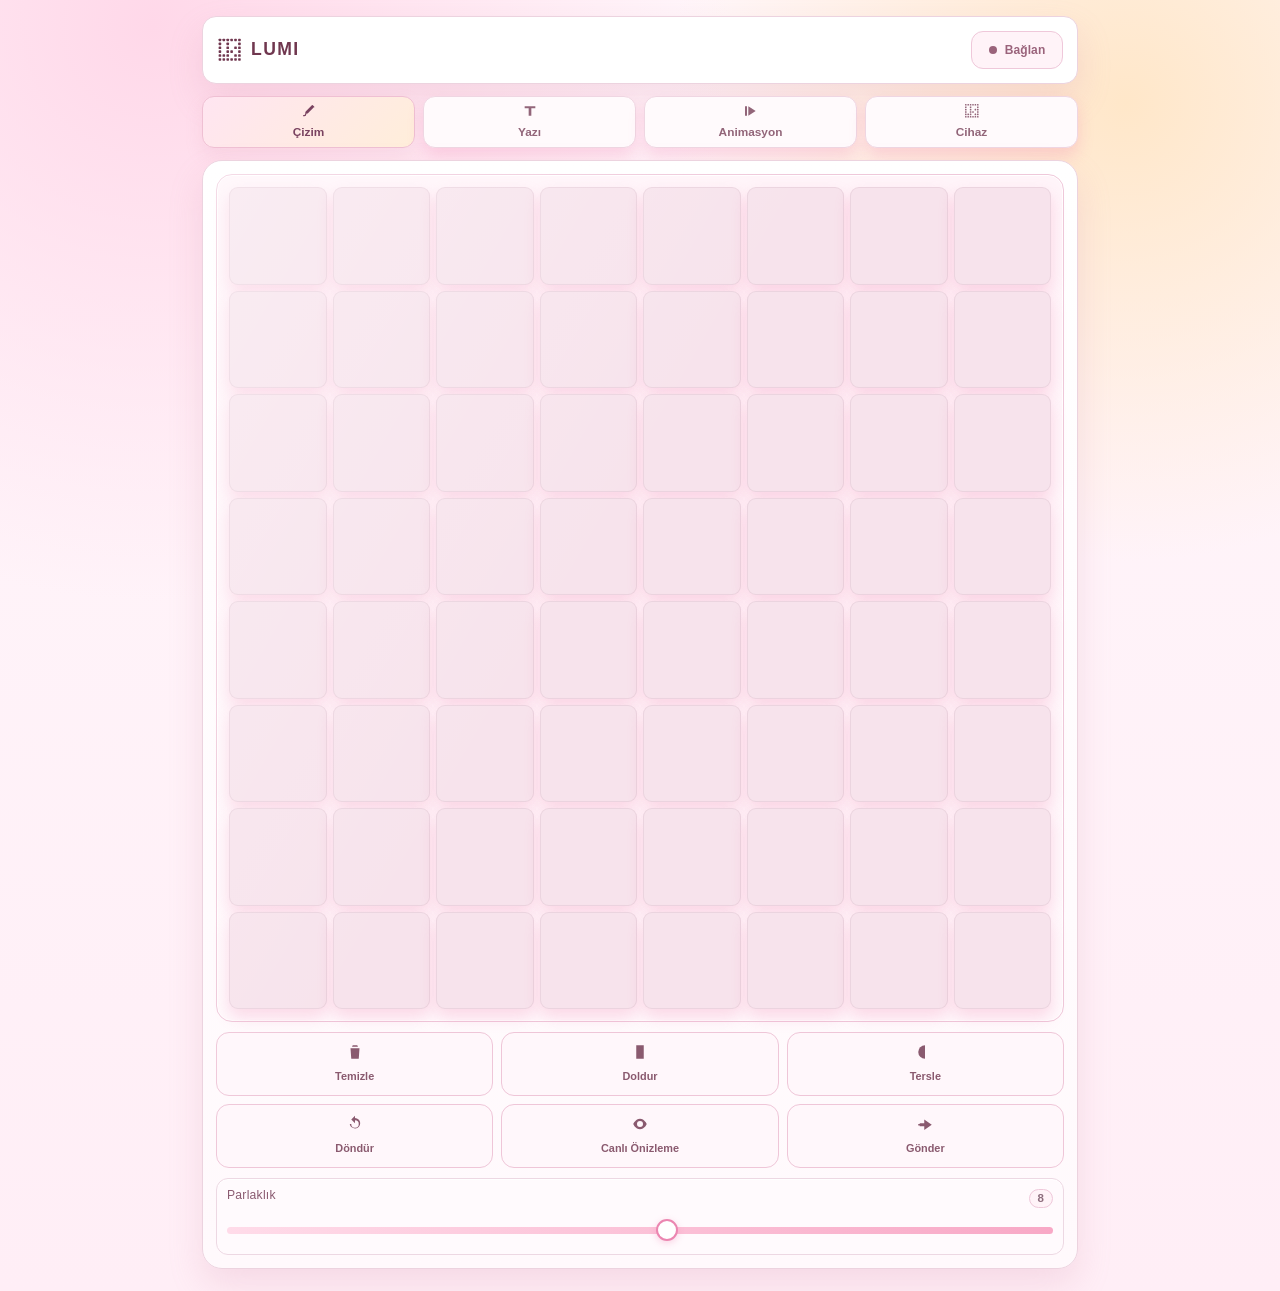
==== index.html @ b2f15bca "Enhance text input and preview functionality: update input attributes for accessibility, remove obso" ====
<!DOCTYPE html>
<html lang="tr">
<head>
  <meta charset="UTF-8" />
  <meta name="viewport" content="width=device-width, initial-scale=1.0, maximum-scale=1.0, viewport-fit=cover" />
  <meta name="theme-color" content="#ef6ea2" />
  <meta name="mobile-web-app-capable" content="yes" />
  <meta name="apple-mobile-web-app-capable" content="yes" />
  <meta name="apple-mobile-web-app-status-bar-style" content="black-translucent" />
  <meta name="apple-mobile-web-app-title" content="LUMI" />
  <title>LUMI</title>
  <link rel="manifest" href="./manifest.webmanifest" />
  <link rel="icon" type="image/svg+xml" href="./icon.svg" />
  <link rel="icon" type="image/png" sizes="32x32" href="./icon-32.png" />
  <link rel="apple-touch-icon" sizes="180x180" href="./icon-180.png" />
  <link rel="stylesheet" href="./matrix_8_ble_web_app.css" />
</head>
<body>
  <main class="app">
    <section class="hero">
      <div class="brand">
        <svg class="brand-logo" viewBox="0 0 80 80" aria-hidden="true">
          <g fill="currentColor">
            <rect x="5" y="5" width="8" height="8" rx="2"/><rect x="17" y="5" width="8" height="8" rx="2"/><rect x="29" y="5" width="8" height="8" rx="2"/><rect x="41" y="5" width="8" height="8" rx="2"/><rect x="53" y="5" width="8" height="8" rx="2"/><rect x="65" y="5" width="8" height="8" rx="2"/>
            <rect x="5" y="17" width="8" height="8" rx="2"/><rect x="29" y="17" width="8" height="8" rx="2"/><rect x="65" y="17" width="8" height="8" rx="2"/>
            <rect x="5" y="29" width="8" height="8" rx="2"/><rect x="29" y="29" width="8" height="8" rx="2"/><rect x="53" y="29" width="8" height="8" rx="2"/><rect x="65" y="29" width="8" height="8" rx="2"/>
            <rect x="5" y="41" width="8" height="8" rx="2"/><rect x="29" y="41" width="8" height="8" rx="2"/><rect x="41" y="41" width="8" height="8" rx="2"/><rect x="65" y="41" width="8" height="8" rx="2"/>
            <rect x="5" y="53" width="8" height="8" rx="2"/><rect x="17" y="53" width="8" height="8" rx="2"/><rect x="29" y="53" width="8" height="8" rx="2"/><rect x="53" y="53" width="8" height="8" rx="2"/><rect x="65" y="53" width="8" height="8" rx="2"/>
            <rect x="5" y="65" width="8" height="8" rx="2"/><rect x="17" y="65" width="8" height="8" rx="2"/><rect x="29" y="65" width="8" height="8" rx="2"/><rect x="41" y="65" width="8" height="8" rx="2"/><rect x="53" y="65" width="8" height="8" rx="2"/><rect x="65" y="65" width="8" height="8" rx="2"/>
          </g>
        </svg>
        <h1 class="title">LUMI</h1>
      </div>
      <div class="hero-left">
        <button id="connectionMenuBtn" class="header-btn connection-indicator" title="Bağlan" aria-label="Bağlan">
          <span class="connection-dot" aria-hidden="true"></span>
          <span id="connectionLabel" class="connection-label">Bağlan</span>
          <span class="sr-only">Bağlantı Butonu</span>
        </button>
      </div>
    </section>

    <nav class="tabs" aria-label="Sekmeler">
      <button class="tab-btn active" data-tab="draw">
        <svg viewBox="0 0 24 24"><path d="M7 16c.55 0 1 .45 1 1a3 3 0 0 1-3 3H4a1 1 0 0 1 0-2h1a1 1 0 0 0 1-1c0-.55.45-1 1-1Zm12.71-9.29a1 1 0 0 0 0-1.42l-1.99-1.99a1 1 0 0 0-1.42 0l-8.9 8.9c-.26.26-.45.58-.55.93l-.67 2.35a.75.75 0 0 0 .93.93l2.35-.67c.35-.1.67-.29.93-.55l8.9-8.9Z"/></svg>
        <span>Çizim</span>
      </button>
      <button class="tab-btn" data-tab="text">
        <svg viewBox="0 0 24 24"><path d="M4 5h16v3h-6v11h-4V8H4z"/></svg>
        <span>Yazı</span>
      </button>
      <button class="tab-btn" data-tab="anim">
        <svg viewBox="0 0 24 24"><path d="M8 5v14l11-7zM3 5h3v14H3z"/></svg>
        <span>Animasyon</span>
      </button>
      <button class="tab-btn" data-tab="device">
        <svg viewBox="0 0 80 80" aria-hidden="true"><g fill="currentColor"><rect x="5" y="5" width="8" height="8" rx="2"/><rect x="17" y="5" width="8" height="8" rx="2"/><rect x="29" y="5" width="8" height="8" rx="2"/><rect x="41" y="5" width="8" height="8" rx="2"/><rect x="53" y="5" width="8" height="8" rx="2"/><rect x="65" y="5" width="8" height="8" rx="2"/><rect x="5" y="17" width="8" height="8" rx="2"/><rect x="29" y="17" width="8" height="8" rx="2"/><rect x="65" y="17" width="8" height="8" rx="2"/><rect x="5" y="29" width="8" height="8" rx="2"/><rect x="29" y="29" width="8" height="8" rx="2"/><rect x="53" y="29" width="8" height="8" rx="2"/><rect x="65" y="29" width="8" height="8" rx="2"/><rect x="5" y="41" width="8" height="8" rx="2"/><rect x="29" y="41" width="8" height="8" rx="2"/><rect x="41" y="41" width="8" height="8" rx="2"/><rect x="65" y="41" width="8" height="8" rx="2"/><rect x="5" y="53" width="8" height="8" rx="2"/><rect x="17" y="53" width="8" height="8" rx="2"/><rect x="29" y="53" width="8" height="8" rx="2"/><rect x="53" y="53" width="8" height="8" rx="2"/><rect x="65" y="53" width="8" height="8" rx="2"/><rect x="5" y="65" width="8" height="8" rx="2"/><rect x="17" y="65" width="8" height="8" rx="2"/><rect x="29" y="65" width="8" height="8" rx="2"/><rect x="41" y="65" width="8" height="8" rx="2"/><rect x="53" y="65" width="8" height="8" rx="2"/><rect x="65" y="65" width="8" height="8" rx="2"/></g></svg>
        <span>Cihaz</span>
      </button>
    </nav>

    <div class="panel-wrap">
      <section id="tab-draw" class="panel" data-wide="1">
        <div class="pixel-wrap">
          <div id="pixelGrid" class="pixel-grid"></div>
        </div>
        <div class="quick-grid">
          <button id="clearGridBtn" class="tool-btn">
            <svg viewBox="0 0 24 24"><path d="M6 7h12l-1 14H7zm3-4h6l1 2H8z"/></svg>
            <span>Temizle</span>
          </button>
          <button id="fillGridBtn" class="tool-btn">
            <svg viewBox="0 0 24 24"><path d="M7 3h10v18H7z"/></svg>
            <span>Doldur</span>
          </button>
          <button id="invertGridBtn" class="tool-btn">
            <svg viewBox="0 0 24 24"><path d="M12 3a9 9 0 1 0 0 18V3z"/></svg>
            <span>Tersle</span>
          </button>
          <button id="rotateBtn" class="tool-btn">
            <svg viewBox="0 0 24 24"><path d="M12 4V1L7 6l5 5V7a5 5 0 1 1-5 5H5a7 7 0 1 0 7-8z"/></svg>
            <span>Döndür</span>
          </button>
          <button id="previewBtn" class="tool-btn">
            <svg viewBox="0 0 24 24"><path d="M12 5c-6 0-9 7-9 7s3 7 9 7 9-7 9-7-3-7-9-7zm0 11a4 4 0 1 1 0-8 4 4 0 0 1 0 8z"/></svg>
            <span id="previewBtnLabel">Canlı Önizleme</span>
          </button>
          <button id="sendImgBtn" class="tool-btn">
            <svg viewBox="0 0 24 24"><path d="M3 12h10v2H3zm8-6 10 7-10 7v-5H5v-4h6z"/></svg>
            <span>Gönder</span>
          </button>
        </div>

        <div class="stack" style="margin-top:10px;">
          <div class="field brightness-shell">
            <div class="text-speed-head">
              <label for="brightnessRange">Parlaklık</label>
              <span id="brightnessFloatVal" class="text-speed-val">8</span>
            </div>
            <div class="brightness-row">
              <div class="brightness-slider-wrap">
                <input id="brightnessRange" class="brightness-slider" type="range" min="0" max="15" value="8" />
              </div>
            </div>
          </div>
        </div>
      </section>

      <section id="tab-text" class="panel" hidden>
        <div class="text-studio">
          <div class="text-card text-card-message">
            <input
              id="textInput"
              type="text"
              maxlength="120"
              placeholder="Menti girin..."
              aria-label="Mesaj"
              autocapitalize="off"
              autocomplete="off"
              autocorrect="off"
              spellcheck="false"
            />
          </div>

          <div class="text-card text-preview-shell">
            <div class="text-preview-row">
              <button id="dirLeftBtn" class="chip-toggle text-dir-btn text-dir-side" aria-label="Sola">
                <svg viewBox="0 0 24 24"><path d="m14 7-5 5 5 5V7z"/></svg>
              </button>
              <div id="textPreviewGrid" class="text-preview-grid" aria-label="8x8 yazı önizleme"></div>
              <button id="dirRightBtn" class="chip-toggle text-dir-btn text-dir-side" aria-label="Sağa">
                <svg viewBox="0 0 24 24"><path d="m10 17 5-5-5-5v10z"/></svg>
              </button>
            </div>
          </div>

          <div class="text-control-grid">
            <div class="text-card">
              <div class="text-speed-head">
                <label for="textSpeedInput">Geçiş Hızı</label>
                <span id="textSpeedVal" class="text-speed-val">1.8 harf/s</span>
              </div>
              <div class="text-speed-slider-wrap">
                <input
                  id="textSpeedInput"
                  class="brightness-slider text-speed-slider"
                  type="range"
                  min="5"
                  max="600"
                  step="5"
                  value="90"
                />
              </div>
            </div>
            <div class="text-card">
              <div class="text-speed-head">
                <label for="textBrightnessInput">Parlaklık</label>
                <span id="textBrightnessVal" class="text-speed-val">8</span>
              </div>
              <div class="text-speed-slider-wrap">
                <input
                  id="textBrightnessInput"
                  class="brightness-slider text-speed-slider"
                  type="range"
                  min="0"
                  max="15"
                  step="1"
                  value="8"
                />
              </div>
            </div>
          </div>

          <div class="text-send-wrap">
            <button id="txtSendBtn" class="text-send-btn">
              <svg viewBox="0 0 24 24"><path d="M3 11h11v2H3zm9-6 9 7-9 7v-5H5v-4h7z"/></svg>
              <span>Mesajı Oynat</span>
            </button>
          </div>
        </div>
      </section>

      <section id="tab-anim" class="panel" hidden>
        <div class="row">
          <div class="field" style="flex:1 1 100px;">
            <label for="loopSelect">Loop</label>
            <select id="loopSelect">
              <option value="1" selected>Açık</option>
              <option value="0">Kapalı</option>
            </select>
          </div>
        </div>

        <div class="text-card anim-preview-shell" style="margin-top:10px;">
          <div id="animPreviewGrid" class="text-preview-grid" aria-label="8x8 animasyon önizleme"></div>
          <div id="animPreviewHint" class="text-preview-hint">Önizleme için kare ekle.</div>
        </div>

        <div class="quick-grid" style="margin-top:10px;">
          <button id="deleteFrameBtn" class="tool-btn">
            <svg viewBox="0 0 24 24"><path d="M6 7h12l-1 14H7zm3-4h6l1 2H8z"/></svg>
            <span>Sil</span>
          </button>
          <button id="clearFramesBtn" class="tool-btn">
            <svg viewBox="0 0 24 24"><path d="M4 6h16v2H4zm2 4h12v10H6z"/></svg>
            <span>Hepsini Sil</span>
          </button>
          <button id="addFrameBtn" class="tool-btn primary">
            <svg viewBox="0 0 24 24"><path d="M11 4h2v7h7v2h-7v7h-2v-7H4v-2h7z"/></svg>
            <span>Yeni Kare Ekle</span>
          </button>
        </div>

        <div id="frameInfo" class="small" style="margin-top:10px;">0 kare</div>
        <div id="frames" class="frames"></div>
      </section>

      <section id="tab-device" class="panel" hidden>
        <div class="device-grid">
          <button id="pingBtn" class="tool-btn">
            <svg viewBox="0 0 24 24"><path d="M3 12a9 9 0 0 1 18 0h-2a7 7 0 0 0-14 0zm4 0a5 5 0 0 1 10 0h-2a3 3 0 0 0-6 0zm4 0h2v8h-2z"/></svg>
            <span>Ping</span>
          </button>
          <button id="statusBtn" class="tool-btn">
            <svg viewBox="0 0 24 24"><path d="M4 5h16v14H4zm3 3v2h10V8zm0 4v2h6v-2z"/></svg>
            <span>Durum</span>
          </button>
          <button id="helpBtn" class="tool-btn">
            <svg viewBox="0 0 24 24"><path d="M11 18h2v2h-2zm1-16a9 9 0 0 0-9 9h2a7 7 0 1 1 7 7v2A9 9 0 1 0 12 2zm0 5a3 3 0 0 0-3 3h2a1 1 0 1 1 1 1 2 2 0 0 0-2 2v1h2v-1a.5.5 0 0 1 .5-.5A2.5 2.5 0 1 0 12 7z"/></svg>
            <span>Yardım</span>
          </button>
          <button id="clearDeviceBtn" class="tool-btn warn">
            <svg viewBox="0 0 24 24"><path d="M6 7h12l-1 14H7zM9 3h6l1 2H8z"/></svg>
            <span>Temizle</span>
          </button>
          <button id="stopBtn" class="tool-btn danger">
            <svg viewBox="0 0 24 24"><path d="M6 6h12v12H6z"/></svg>
            <span>Durdur</span>
          </button>
          <button id="themeBtn" class="tool-btn">
            <svg viewBox="0 0 24 24"><path d="M12 3a9 9 0 1 0 9 9h-2a7 7 0 1 1-7-7V3zm6.5 2.5 1 2 2 1-2 1-1 2-1-2-2-1 2-1z"/></svg>
            <span>Tema</span>
          </button>
        </div>
        <div id="themeMeta" class="theme-meta">Tema: Pembe</div>
        <div class="status-grid" id="statusKv" style="margin-top:10px;"></div>
        <div id="log" class="log"></div>
      </section>
    </div>
  </main>

  <button id="animToggleBtn" class="anim-fab" type="button" hidden>
    <svg viewBox="0 0 24 24" aria-hidden="true">
      <path id="animToggleIcon" d="M8 5v14l11-7z"></path>
    </svg>
    <span id="animToggleLabel">Oynat</span>
  </button>

  <div id="addFrameModal" class="frame-editor-modal" hidden>
    <div class="frame-editor-card" role="dialog" aria-modal="true" aria-labelledby="addFrameTitle">
      <h2 id="addFrameTitle" class="frame-editor-title">Yeni Kare Ekle</h2>
      <div id="addFrameGrid" class="pixel-grid frame-editor-grid" aria-label="8x8 kare editörü"></div>
      <div class="quick-grid">
        <button id="addFrameClearBtn" class="tool-btn" type="button">
          <svg viewBox="0 0 24 24"><path d="M6 7h12l-1 14H7zm3-4h6l1 2H8z"/></svg>
          <span>Temizle</span>
        </button>
        <button id="addFrameFillBtn" class="tool-btn" type="button">
          <svg viewBox="0 0 24 24"><path d="M7 3h10v18H7z"/></svg>
          <span>Doldur</span>
        </button>
        <button id="addFrameInvertBtn" class="tool-btn" type="button">
          <svg viewBox="0 0 24 24"><path d="M12 3a9 9 0 1 0 0 18V3z"/></svg>
          <span>Tersle</span>
        </button>
        <button id="addFrameRotateBtn" class="tool-btn" type="button">
          <svg viewBox="0 0 24 24"><path d="M12 4V1L7 6l5 5V7a5 5 0 1 1-5 5H5a7 7 0 1 0 7-8z"/></svg>
          <span>Döndür</span>
        </button>
      </div>
      <div class="stack">
        <div class="field brightness-shell">
          <div class="text-speed-head">
            <label for="addFrameDurationInput">Süre</label>
            <span id="addFrameDurationVal" class="text-speed-val">150 ms</span>
          </div>
          <div class="text-speed-slider-wrap">
            <input
              id="addFrameDurationInput"
              class="brightness-slider"
              type="range"
              min="40"
              max="1200"
              step="10"
              value="150"
            />
          </div>
        </div>
        <div class="field brightness-shell">
          <div class="text-speed-head">
            <label for="addFrameBrightnessInput">Parlaklık</label>
            <span id="addFrameBrightnessVal" class="text-speed-val">8</span>
          </div>
          <div class="text-speed-slider-wrap">
            <input
              id="addFrameBrightnessInput"
              class="brightness-slider"
              type="range"
              min="0"
              max="15"
              step="1"
              value="8"
            />
          </div>
        </div>
      </div>
      <div class="frame-editor-actions">
        <button id="addFrameCancelBtn" class="secondary" type="button">İptal</button>
        <button id="addFrameSaveBtn" class="tool-btn primary" type="button">
          <svg viewBox="0 0 24 24"><path d="M20 6 9 17l-5-5 1.4-1.4L9 14.2 18.6 4.6z"/></svg>
          <span>Kareyi Ekle</span>
        </button>
      </div>
    </div>
  </div>

  <script type="module" src="./matrix_8_ble_web_app.main.js"></script>
</body>
</html>
---- matrix_8_ble_web_app.css ----
:root {
      --bg: #fff8fc;
      --bg-a: #ffd8e9;
      --bg-b: #ffe7c9;
      --bg-c: #fff7fb;
      --bg-end: #ffeef6;
      --panel: #ffffff;
      --line: #ecd3df;
      --line-soft: #f4e4ec;
      --text: #412f39;
      --muted: #8d6d7d;
      --brand: #ef6ea2;
      --brand-2: #f79cbf;
      --title: #70374f;
      --ok: #2a9d6f;
      --warn: #f2a340;
      --danger: #e46d6d;
      --pixel-off: #f7e3ec;
      --pixel-on: #4b2e3e;
      --shadow: 0 16px 34px rgba(212, 134, 166, 0.2);
      --shadow-soft: 0 8px 18px rgba(212, 134, 166, 0.14);
      --button-shadow: 0 8px 16px rgba(239, 110, 162, 0.24);
      --overlay-glass: rgba(255, 255, 255, 0.35);
      --tabs-bg: rgba(255, 248, 252, 0.98);
      --tabs-border: #ecd1de;
      --soft-bg: #fff3f8;
      --soft-border: #efc8da;
      --soft-text: #9a637b;
      --soft-bg-2: #f5dce8;
      --soft-border-2: #eec6d8;
      --soft-text-2: #7a4d61;
      --menu-bg: #fffafc;
      --menu-border: #edd2df;
      --menu-shadow: 0 12px 24px rgba(130, 71, 96, 0.18);
      --tab-bg: #fffafc;
      --tab-border: #efd6e2;
      --tab-text: #926579;
      --tab-active-a: #ffe5f1;
      --tab-active-b: #ffeeda;
      --tab-active-border: #efc0d3;
      --tab-active-text: #7a4260;
      --panel-end: #fff9fc;
      --section-bg: #fff1f7;
      --section-border: #f1d3e2;
      --section-text: #8a546e;
      --pixel-shell-border: #efc8da;
      --pixel-shell-a: #fff4f9;
      --pixel-shell-b: #fff9fc;
      --pixel-shell-inner: #fff;
      --pixel-border: rgba(96, 48, 70, 0.08);
      --pixel-glow: 0 0 8px rgba(75, 46, 62, 0.25);
      --tool-bg: #fff7fb;
      --tool-border: #efc6d8;
      --tool-text: #8a5a6f;
      --tool-active-a: #f7aac7;
      --tool-active-b: #ffd2e1;
      --tool-active-border: #efb8cf;
      --tool-active-text: #7d3f5c;
      --warn-bg: #ffe7c8;
      --warn-border: #f3cf9b;
      --warn-text: #8d5d20;
      --danger-bg: #ffd9d9;
      --danger-border: #f1b3b3;
      --danger-text: #8c3b3b;
      --chip-bg: #fff6fa;
      --chip-border: #efc9dc;
      --chip-text: #8d6074;
      --input-bg: #fffdfd;
      --input-border: #eac7d8;
      --input-focus: #e9a7c3;
      --input-focus-shadow: rgba(247, 124, 168, 0.18);
      --brightness-bg: #fffafd;
      --brightness-border: #edd8e3;
      --brightness-label: #8a5a70;
      --brightness-value-bg: #fff1f7;
      --brightness-value-border: #efcfdd;
      --brightness-value-text: #76435b;
      --brightness-track-a: #ffdbe9;
      --brightness-track-b: #f8a8c6;
      --brightness-thumb-bg: #fff;
      --brightness-thumb-border: #eb86b1;
      --brightness-thumb-shadow: 0 2px 7px rgba(238, 124, 171, 0.3);
      --frame-border: #efc5d7;
      --frame-bg-a: #fff7fb;
      --frame-bg-b: #fff3f8;
      --frame-active: #f78cb2;
      --mini-off: #f0d8e4;
      --status-item-bg: #fff7fb;
      --status-item-border: #efd2df;
      --log-bg: #fffdfd;
      --log-border: #eed4e0;
      --log-text: #7a556b;
      --pill-bg: #ffeaf3;
      --pill-border: #f3cadc;
      --pill-text: #936578;
      --connected-bg: #eafff4;
      --connected-border: #9fdfbf;
      --connected-text: #287a56;
    }

    * { box-sizing: border-box; }

    body {
      margin: 0;
      font-family: "Trebuchet MS", "Segoe UI", sans-serif;
      background:
        radial-gradient(circle at 12% 2%, var(--bg-a) 0, transparent 34%),
        radial-gradient(circle at 88% 8%, var(--bg-b) 0, transparent 28%),
        linear-gradient(180deg, var(--bg-c) 0%, var(--bg-end) 100%);
      color: var(--text);
    }

    body.theme-sky {
      --bg-a: #d8e8ff;
      --bg-b: #d6f4ff;
      --bg-c: #f4f9ff;
      --bg-end: #edf4ff;
      --line: #cedff4;
      --text: #2e3d56;
      --muted: #657da3;
      --brand: #5e93ff;
      --brand-2: #71c7ff;
      --title: #2f4f85;
      --pixel-off: #dfebff;
      --pixel-on: #2f4f85;
      --button-shadow: 0 8px 16px rgba(94, 147, 255, 0.26);
      --tabs-bg: rgba(244, 249, 255, 0.98);
      --tabs-border: #d6e4f5;
      --soft-bg: #edf4ff;
      --soft-border: #cdddf3;
      --soft-text: #5b7398;
      --soft-bg-2: #e4eefc;
      --soft-border-2: #c9daf1;
      --soft-text-2: #4f6384;
      --menu-bg: #f7fbff;
      --menu-border: #d7e5f6;
      --menu-shadow: 0 12px 24px rgba(68, 104, 155, 0.18);
      --tab-bg: #f8fbff;
      --tab-border: #d8e5f6;
      --tab-text: #5f779e;
      --tab-active-a: #e5efff;
      --tab-active-b: #dcf4ff;
      --tab-active-border: #c6daf6;
      --tab-active-text: #395c95;
      --section-bg: #ebf3ff;
      --section-border: #d5e3f8;
      --section-text: #5271a3;
      --pixel-shell-border: #d1e0f4;
      --pixel-shell-a: #eef5ff;
      --pixel-shell-b: #f8fbff;
      --pixel-shell-inner: #ffffff;
      --pixel-border: rgba(45, 72, 112, 0.12);
      --pixel-glow: 0 0 8px rgba(47, 79, 133, 0.24);
      --tool-bg: #f6faff;
      --tool-border: #d4e3f6;
      --tool-text: #56739f;
      --tool-active-a: #cfe2ff;
      --tool-active-b: #d6f1ff;
      --tool-active-border: #bad3f5;
      --tool-active-text: #345688;
      --chip-bg: #f2f7ff;
      --chip-border: #d8e6f8;
      --chip-text: #5f7aa2;
      --input-bg: #fcfeff;
      --input-border: #d2e2f5;
      --input-focus: #88aee8;
      --input-focus-shadow: rgba(94, 147, 255, 0.2);
      --brightness-bg: #f8fbff;
      --brightness-border: #dae7f7;
      --brightness-label: #5f7aa2;
      --brightness-value-bg: #edf4ff;
      --brightness-value-border: #d3e3f6;
      --brightness-value-text: #426495;
      --brightness-track-a: #d8e8ff;
      --brightness-track-b: #92b8ff;
      --brightness-thumb-border: #7da5ef;
      --brightness-thumb-shadow: 0 2px 7px rgba(94, 147, 255, 0.32);
      --frame-border: #d4e3f6;
      --frame-bg-a: #f6faff;
      --frame-bg-b: #edf4ff;
      --frame-active: #7ea8ef;
      --mini-off: #d8e7fa;
      --status-item-bg: #f6faff;
      --status-item-border: #d8e5f6;
      --log-bg: #fcfeff;
      --log-border: #dce8f8;
      --log-text: #566f94;
      --pill-bg: #eaf2ff;
      --pill-border: #d3e3f6;
      --pill-text: #5e7ba4;
    }

    body.theme-mint {
      --bg-a: #ddf6ea;
      --bg-b: #f7f0cc;
      --bg-c: #f5fff8;
      --bg-end: #eefcf3;
      --line: #cde8d8;
      --text: #2f4a41;
      --muted: #64857a;
      --brand: #4cbf9f;
      --brand-2: #7ad4b2;
      --title: #2f6b58;
      --pixel-off: #dff3e8;
      --pixel-on: #2f6b58;
      --button-shadow: 0 8px 16px rgba(76, 191, 159, 0.26);
      --tabs-bg: rgba(245, 255, 248, 0.98);
      --tabs-border: #d4e9dd;
      --soft-bg: #ecfaf2;
      --soft-border: #cfe6d8;
      --soft-text: #5d7f72;
      --soft-bg-2: #e4f3eb;
      --soft-border-2: #c9e1d3;
      --soft-text-2: #4f6f63;
      --menu-bg: #f7fff9;
      --menu-border: #d7e9dd;
      --menu-shadow: 0 12px 24px rgba(61, 114, 95, 0.18);
      --tab-bg: #f8fff9;
      --tab-border: #d7e8de;
      --tab-text: #5f7d72;
      --tab-active-a: #dff4ea;
      --tab-active-b: #f3efcf;
      --tab-active-border: #c3ddcf;
      --tab-active-text: #366b58;
      --section-bg: #eaf8f0;
      --section-border: #d2e7d9;
      --section-text: #4f7f70;
      --pixel-shell-border: #d1e4d8;
      --pixel-shell-a: #eefaf3;
      --pixel-shell-b: #f8fff9;
      --pixel-border: rgba(44, 84, 71, 0.12);
      --pixel-glow: 0 0 8px rgba(47, 107, 88, 0.24);
      --tool-bg: #f6fff9;
      --tool-border: #d3e7dc;
      --tool-text: #567d71;
      --tool-active-a: #c9eadc;
      --tool-active-b: #e6f3d0;
      --tool-active-border: #bad8cb;
      --tool-active-text: #315f50;
      --chip-bg: #f2faf5;
      --chip-border: #d8e9df;
      --chip-text: #5f8174;
      --input-bg: #fcfffd;
      --input-border: #d1e5d9;
      --input-focus: #77bca4;
      --input-focus-shadow: rgba(76, 191, 159, 0.2);
      --brightness-bg: #f7fff9;
      --brightness-border: #d9eade;
      --brightness-label: #5d8073;
      --brightness-value-bg: #edf8f1;
      --brightness-value-border: #d2e7da;
      --brightness-value-text: #3f6f60;
      --brightness-track-a: #d9f0e3;
      --brightness-track-b: #8cd6bc;
      --brightness-thumb-border: #69b89e;
      --brightness-thumb-shadow: 0 2px 7px rgba(76, 191, 159, 0.32);
      --frame-border: #d2e6db;
      --frame-bg-a: #f6fff9;
      --frame-bg-b: #edf8f2;
      --frame-active: #6fbfa5;
      --mini-off: #d6eadf;
      --status-item-bg: #f5fff8;
      --status-item-border: #d6e8de;
      --log-bg: #fcfffd;
      --log-border: #dcece2;
      --log-text: #58786d;
      --pill-bg: #eaf8f1;
      --pill-border: #d2e7da;
      --pill-text: #5d8173;
    }

    body.theme-sunset {
      --bg-a: #ffe1d4;
      --bg-b: #ffeacb;
      --bg-c: #fff7f1;
      --bg-end: #fff0e4;
      --line: #f0d8ca;
      --text: #563d34;
      --muted: #947466;
      --brand: #f08b61;
      --brand-2: #f7b276;
      --title: #9b4f37;
      --pixel-off: #f8e4da;
      --pixel-on: #8a4a35;
      --button-shadow: 0 8px 16px rgba(240, 139, 97, 0.26);
      --tabs-bg: rgba(255, 247, 241, 0.98);
      --tabs-border: #efd9cb;
      --soft-bg: #fff1e8;
      --soft-border: #f0d4c5;
      --soft-text: #9c6d59;
      --soft-bg-2: #fbe5da;
      --soft-border-2: #efd0bf;
      --soft-text-2: #8a624f;
      --menu-bg: #fffaf6;
      --menu-border: #efd9cc;
      --menu-shadow: 0 12px 24px rgba(131, 81, 61, 0.18);
      --tab-bg: #fffaf6;
      --tab-border: #efdccf;
      --tab-text: #9a715e;
      --tab-active-a: #ffe8dc;
      --tab-active-b: #ffefdc;
      --tab-active-border: #efcfbd;
      --tab-active-text: #8f563f;
      --section-bg: #fff0e7;
      --section-border: #f1dacd;
      --section-text: #976854;
      --pixel-shell-border: #efd5c6;
      --pixel-shell-a: #fff3ec;
      --pixel-shell-b: #fff8f4;
      --pixel-border: rgba(103, 61, 44, 0.12);
      --pixel-glow: 0 0 8px rgba(138, 74, 53, 0.24);
      --tool-bg: #fff9f5;
      --tool-border: #efd8cc;
      --tool-text: #946b58;
      --tool-active-a: #ffd4c0;
      --tool-active-b: #ffe3c7;
      --tool-active-border: #efc6af;
      --tool-active-text: #874f3c;
      --chip-bg: #fff5ef;
      --chip-border: #f0dbcf;
      --chip-text: #9a715d;
      --input-bg: #fffefd;
      --input-border: #edd6c8;
      --input-focus: #efac86;
      --input-focus-shadow: rgba(240, 139, 97, 0.2);
      --brightness-bg: #fffaf7;
      --brightness-border: #eedcd2;
      --brightness-label: #9a715e;
      --brightness-value-bg: #fff0e8;
      --brightness-value-border: #efd8cc;
      --brightness-value-text: #844f3d;
      --brightness-track-a: #ffe3d5;
      --brightness-track-b: #f5b58f;
      --brightness-thumb-border: #e49a74;
      --brightness-thumb-shadow: 0 2px 7px rgba(240, 139, 97, 0.32);
      --frame-border: #efd5c7;
      --frame-bg-a: #fff9f5;
      --frame-bg-b: #fff1e9;
      --frame-active: #eea27c;
      --mini-off: #f2ddd0;
      --status-item-bg: #fff8f4;
      --status-item-border: #efdcd0;
      --log-bg: #fffefd;
      --log-border: #efdfd5;
      --log-text: #8e6a59;
      --pill-bg: #fff1e9;
      --pill-border: #efd8cc;
      --pill-text: #9a705d;
    }

    .app {
      max-width: 560px;
      margin: 0 auto;
      min-height: 100vh;
      padding: calc(16px + env(safe-area-inset-top)) 12px 92px;
    }

    .hero {
      background: var(--panel);
      border: 1px solid var(--line);
      border-radius: 14px;
      padding: 10px 12px;
      box-shadow: var(--shadow);
      display: flex;
      align-items: center;
      gap: 10px;
      justify-content: flex-start;
    }

    .hero-left {
      position: relative;
      display: flex;
      align-items: center;
      gap: 10px;
      margin-left: auto;
    }

    .title {
      margin: 0;
      font-size: 1.1rem;
      font-weight: 800;
      line-height: 1.2;
      letter-spacing: 0.08em;
      color: var(--title);
      text-transform: uppercase;
    }

    .brand {
      display: inline-flex;
      align-items: center;
      gap: 8px;
    }

    .brand-logo {
      width: 26px;
      height: 26px;
      display: block;
      color: var(--title);
    }

    .header-btn {
      width: 38px;
      height: 38px;
      border-radius: 12px;
      padding: 0;
      display: grid;
      place-items: center;
      box-shadow: none;
    }

    .connection-indicator {
      width: auto;
      min-width: 92px;
      padding: 0 12px;
      display: inline-flex;
      align-items: center;
      justify-content: center;
      gap: 8px;
      font-size: 0.75rem;
      font-weight: 800;
      letter-spacing: 0.01em;
      background: var(--soft-bg);
      border: 1px solid var(--soft-border);
      color: var(--soft-text);
    }

    .connection-indicator.connected {
      background: var(--connected-bg);
      border-color: var(--connected-border);
      color: var(--connected-text);
    }

    .connection-dot {
      width: 8px;
      height: 8px;
      border-radius: 50%;
      background: currentColor;
      flex: 0 0 auto;
    }

    .connection-label {
      line-height: 1;
      white-space: nowrap;
    }


    button, input, select, textarea { font: inherit; }

    .sr-only {
      position: absolute;
      width: 1px;
      height: 1px;
      padding: 0;
      margin: -1px;
      overflow: hidden;
      clip: rect(0, 0, 0, 0);
      white-space: nowrap;
      border: 0;
    }

    button {
      border: none;
      border-radius: 13px;
      padding: 10px 12px;
      background: linear-gradient(135deg, var(--brand), var(--brand-2));
      color: #fff;
      font-weight: 700;
      cursor: pointer;
      transition: transform 120ms ease, filter 120ms ease, box-shadow 120ms ease;
      box-shadow: var(--button-shadow);
    }

    button:hover {
      transform: translateY(-1px);
      filter: brightness(1.04);
    }

    button.secondary {
      background: var(--soft-bg-2);
      color: var(--soft-text-2);
      border: 1px solid var(--soft-border-2);
      box-shadow: none;
    }

    button.warn {
      background: var(--warn-bg);
      color: var(--warn-text);
    }

    button.danger {
      background: var(--danger-bg);
      color: var(--danger-text);
    }

    .tabs {
      position: fixed;
      left: 0;
      right: 0;
      bottom: 0;
      background: var(--tabs-bg);
      border-top: 1px solid var(--tabs-border);
      display: grid;
      grid-template-columns: repeat(4, 1fr);
      gap: 4px;
      padding: 8px 8px calc(8px + env(safe-area-inset-bottom));
      z-index: 20;
      backdrop-filter: blur(10px);
      -webkit-backdrop-filter: blur(10px);
    }

    .tab-btn {
      background: var(--tab-bg);
      color: var(--tab-text);
      border: 1px solid var(--tab-border);
      border-radius: 12px;
      padding: 6px 6px;
      font-size: 0.74rem;
      font-weight: 700;
      display: grid;
      justify-items: center;
      gap: 4px;
      min-height: 52px;
    }

    .tab-btn svg {
      width: 16px;
      height: 16px;
      fill: currentColor;
    }

    .tab-btn.active {
      background: linear-gradient(135deg, var(--tab-active-a), var(--tab-active-b));
      color: var(--tab-active-text);
      border-color: var(--tab-active-border);
      box-shadow: var(--shadow-soft);
    }

    .panel {
      margin-top: 12px;
      background: linear-gradient(180deg, var(--panel) 0%, var(--panel-end) 100%);
      border: 1px solid var(--line);
      border-radius: 20px;
      box-shadow: var(--shadow);
      padding: 13px;
      position: relative;
      overflow: hidden;
    }

    .panel::after {
      content: "";
      position: absolute;
      inset: 0;
      background: linear-gradient(120deg, var(--overlay-glass), transparent 42%);
      pointer-events: none;
    }

    .panel[hidden] { display: none; }

    .section-title {
      margin: 0 0 10px;
      font-size: 0.84rem;
      color: var(--section-text);
      text-transform: uppercase;
      letter-spacing: 0.07em;
      display: inline-flex;
      align-items: center;
      gap: 6px;
      padding: 4px 8px;
      border-radius: 999px;
      background: var(--section-bg);
      border: 1px solid var(--section-border);
    }

    .pixel-wrap {
      display: grid;
      place-items: center;
      margin-bottom: 10px;
      width: 100%;
    }

    .pixel-grid {
      display: grid;
      grid-template-columns: repeat(8, minmax(0, 1fr));
      gap: 6px;
      width: 100%;
      max-width: 100%;
      aspect-ratio: 1 / 1;
      padding: 12px;
      border-radius: 16px;
      border: 1px solid var(--pixel-shell-border);
      background:
        linear-gradient(180deg, var(--pixel-shell-a) 0%, var(--pixel-shell-b) 100%);
      touch-action: none;
      user-select: none;
      box-shadow: inset 0 0 0 1px var(--pixel-shell-inner);
    }

    .px {
      width: 100%;
      height: 100%;
      aspect-ratio: 1 / 1;
      border: 1px solid var(--pixel-border);
      border-radius: 9px;
      background: var(--pixel-off);
      cursor: pointer;
      transition: transform 90ms ease, background 90ms ease, box-shadow 90ms ease;
    }

    .px.on {
      background: var(--pixel-on);
      box-shadow: var(--pixel-glow);
      transform: scale(1.02);
    }

    .row {
      display: flex;
      flex-wrap: wrap;
      gap: 8px;
      align-items: center;
    }

    .row + .row { margin-top: 8px; }

    .icon-btn {
      width: 44px;
      height: 44px;
      padding: 0;
      display: grid;
      place-items: center;
      background: var(--soft-bg);
      border: 1px solid var(--soft-border);
      color: var(--soft-text-2);
      box-shadow: none;
    }

    .icon-btn svg {
      width: 19px;
      height: 19px;
      fill: currentColor;
    }

    .anim-fab {
      position: fixed;
      left: 50%;
      transform: translateX(-50%);
      bottom: calc(76px + env(safe-area-inset-bottom));
      min-height: 48px;
      min-width: 170px;
      padding: 0 18px;
      border-radius: 999px;
      border: 1px solid var(--tool-border);
      background: var(--tool-bg);
      color: var(--tool-text);
      box-shadow: none;
      display: inline-flex;
      align-items: center;
      justify-content: center;
      gap: 8px;
      z-index: 35;
    }

    .anim-fab[hidden] {
      display: none;
    }

    .anim-fab svg {
      width: 18px;
      height: 18px;
      fill: currentColor;
    }

    .anim-fab:hover {
      transform: translateX(-50%) translateY(-1px);
    }

    .anim-fab:active {
      transform: translateX(-50%);
    }

    .anim-fab.pending-soft {
      background: var(--tool-active-a);
      border-color: var(--tool-active-border);
      color: var(--tool-active-text);
    }

    .quick-grid {
      display: grid;
      grid-template-columns: repeat(3, minmax(0, 1fr));
      gap: 8px;
    }

    .tool-btn {
      display: grid;
      justify-items: center;
      gap: 5px;
      padding: 10px 6px;
      background: var(--tool-bg);
      color: var(--tool-text);
      border: 1px solid var(--tool-border);
      font-size: 0.68rem;
      font-weight: 700;
      min-height: 64px;
      box-shadow: none;
    }

    .tool-btn svg {
      width: 18px;
      height: 18px;
      fill: currentColor;
    }

    .tool-btn.primary {
      background: linear-gradient(135deg, var(--brand), var(--brand-2));
      color: #fff;
      border: 0;
    }

    .tool-btn.active {
      background: linear-gradient(135deg, var(--tool-active-a), var(--tool-active-b));
      border-color: var(--tool-active-border);
      color: var(--tool-active-text);
    }

    .tool-btn.pending-soft {
      background: var(--tool-active-a);
      border-color: var(--tool-active-border);
      color: var(--tool-active-text);
      box-shadow: none;
    }

    .tool-btn.warn {
      background: var(--warn-bg);
      border-color: var(--warn-border);
      color: var(--warn-text);
    }

    .tool-btn.danger {
      background: var(--danger-bg);
      border-color: var(--danger-border);
      color: var(--danger-text);
    }

    .tool-btn.wide {
      grid-column: span 3;
      min-height: 48px;
      font-size: 0.78rem;
      display: flex;
      justify-content: center;
      align-items: center;
      gap: 8px;
      padding: 0 12px;
    }

    .draw-send-wrap {
      display: flex;
      justify-content: center;
    }

    .draw-send-wrap .tool-btn {
      width: calc((100% - 16px) / 3);
    }

    .text-studio {
      display: grid;
      gap: 10px;
    }

    .text-card {
      border: 1px solid var(--line-soft);
      border-radius: 14px;
      background: linear-gradient(180deg, var(--panel) 0%, var(--soft-bg) 100%);
      padding: 10px;
      box-shadow: inset 0 1px 0 var(--pixel-shell-inner);
    }

    .text-card-message input {
      font-weight: 700;
      letter-spacing: 0.01em;
      text-transform: none;
    }

    .text-preview-shell {
      justify-items: center;
      gap: 8px;
      padding-top: 12px;
      padding-bottom: 12px;
    }

    .text-preview-row {
      display: grid;
      grid-template-columns: auto auto auto;
      align-items: center;
      gap: 14px;
      justify-content: center;
    }

    .anim-preview-shell {
      justify-items: center;
      gap: 8px;
      padding-top: 12px;
      padding-bottom: 12px;
    }

    .text-preview-grid {
      display: grid;
      grid-template-columns: repeat(8, 12px);
      grid-template-rows: repeat(8, 12px);
      gap: 4px;
      padding: 9px;
      border-radius: 12px;
      border: 1px solid var(--pixel-shell-border);
      background: linear-gradient(180deg, var(--pixel-shell-a), var(--pixel-shell-b));
      box-shadow: inset 0 0 0 1px var(--pixel-shell-inner);
    }

    .text-preview-dot {
      width: 12px;
      height: 12px;
      border-radius: 3px;
      border: 1px solid var(--pixel-border);
      background: var(--pixel-off);
    }

    .text-preview-dot.on {
      background: var(--pixel-on);
      box-shadow: var(--pixel-glow);
    }

    .text-preview-hint {
      margin: 0;
      font-size: 0.7rem;
      color: var(--muted);
      text-align: center;
    }

    .text-control-grid {
      display: grid;
      grid-template-columns: 1fr;
      gap: 8px;
    }

    .text-speed-head {
      display: flex;
      align-items: center;
      justify-content: space-between;
      gap: 8px;
      margin-bottom: 6px;
    }

    .text-speed-head label {
      margin: 0;
    }

    .text-speed-val {
      font-size: 0.72rem;
      font-weight: 700;
      color: var(--muted);
      background: var(--soft-bg);
      border: 1px solid var(--soft-border);
      border-radius: 999px;
      padding: 3px 8px;
      line-height: 1;
    }

    .text-speed-slider-wrap {
      display: flex;
      align-items: center;
      min-height: 30px;
    }

    .text-speed-slider {
      width: 100%;
    }

    .text-dir-btn {
      justify-content: center;
      min-height: 52px;
      width: 52px;
      padding: 0;
    }

    .text-dir-side svg {
      width: 30px;
      height: 30px;
    }

    .text-send-wrap {
      display: flex;
      justify-content: center;
      margin-top: 2px;
    }

    .text-send-btn {
      min-height: 48px;
      min-width: 180px;
      padding: 0 16px;
      border: 1px solid var(--tool-border);
      border-radius: 14px;
      display: inline-flex;
      align-items: center;
      justify-content: center;
      gap: 8px;
      background: var(--tool-bg);
      color: var(--tool-text);
      box-shadow: none;
      font-size: 0.82rem;
      font-weight: 800;
      letter-spacing: 0.02em;
      text-transform: uppercase;
    }

    .text-send-btn.pending-soft {
      background: var(--tool-active-a);
      border-color: var(--tool-active-border);
      color: var(--tool-active-text);
    }

    .text-send-btn svg {
      width: 18px;
      height: 18px;
      fill: currentColor;
    }

    .chip-toggle {
      padding: 8px 10px;
      border-radius: 999px;
      background: var(--chip-bg);
      border: 1px solid var(--chip-border);
      color: var(--chip-text);
      font-size: 0.75rem;
      font-weight: 700;
      display: inline-flex;
      align-items: center;
      gap: 6px;
      min-height: 36px;
    }

    .chip-toggle svg {
      width: 14px;
      height: 14px;
      fill: currentColor;
    }

    .chip-toggle.active {
      background: linear-gradient(135deg, var(--brand), var(--brand-2));
      border-color: transparent;
      color: #fff;
    }

    .action-row {
      display: flex;
      gap: 8px;
      flex-wrap: wrap;
      align-items: center;
      margin-top: 8px;
    }

    .device-grid {
      display: grid;
      grid-template-columns: repeat(3, minmax(0, 1fr));
      gap: 8px;
      margin-top: 8px;
    }

    .stack {
      display: grid;
      gap: 8px;
    }

    .field label {
      display: block;
      font-size: 0.75rem;
      color: var(--muted);
      margin-bottom: 4px;
    }

    input[type="text"],
    input[type="number"],
    select {
      width: 100%;
      border: 1px solid var(--input-border);
      border-radius: 11px;
      background: var(--input-bg);
      padding: 9px 10px;
      color: var(--text);
      outline: none;
      transition: border-color 120ms ease, box-shadow 120ms ease;
    }

    input[type="text"]:focus,
    input[type="number"]:focus,
    select:focus {
      border-color: var(--input-focus);
      box-shadow: 0 0 0 3px var(--input-focus-shadow);
    }

    input[type="range"] {
      width: 100%;
      accent-color: var(--brand);
    }

    .brightness-shell {
      background: var(--brightness-bg);
      border: 1px solid var(--brightness-border);
      border-radius: 12px;
      padding: 9px 10px;
      box-shadow: inset 0 1px 0 var(--pixel-shell-inner);
    }

    .brightness-shell label {
      display: flex;
      align-items: center;
      margin-bottom: 7px;
      color: var(--brightness-label);
      font-size: 0.76rem;
      letter-spacing: 0.02em;
    }

    .brightness-row {
      display: grid;
      grid-template-columns: 1fr;
      gap: 8px;
      align-items: center;
      margin-top: 0;
    }

    .brightness-slider {
      appearance: none;
      -webkit-appearance: none;
      width: 100%;
      height: 7px;
      border-radius: 999px;
      background: linear-gradient(90deg, var(--brightness-track-a), var(--brightness-track-b));
      outline: none;
      margin: 0;
    }

    .brightness-slider-wrap {
      position: relative;
      width: 100%;
      height: 30px;
      display: flex;
      align-items: center;
    }

    .brightness-slider::-webkit-slider-thumb {
      -webkit-appearance: none;
      appearance: none;
      width: 22px;
      height: 22px;
      border-radius: 50%;
      background: var(--brightness-thumb-bg);
      border: 2px solid var(--brightness-thumb-border);
      box-shadow: var(--brightness-thumb-shadow);
      cursor: pointer;
    }

    .brightness-float-value {
      position: absolute;
      top: -8px;
      min-width: 30px;
      height: 22px;
      border-radius: 999px;
      transform: translate(-50%, -100%);
      display: grid;
      place-items: center;
      padding: 0 7px;
      font-size: 0.62rem;
      font-weight: 800;
      line-height: 1;
      background: var(--panel);
      border: 1px solid var(--input-border);
      box-shadow: var(--shadow-soft);
      color: var(--brightness-value-text);
      pointer-events: none;
      user-select: none;
      opacity: 0;
      transition: opacity 120ms ease;
    }

    .brightness-float-value.show {
      opacity: 1;
    }

    .brightness-slider::-moz-range-thumb {
      width: 22px;
      height: 22px;
      border-radius: 50%;
      background: var(--brightness-thumb-bg);
      border: 2px solid var(--brightness-thumb-border);
      box-shadow: var(--brightness-thumb-shadow);
      cursor: pointer;
    }

    .small {
      font-size: 0.77rem;
      color: var(--muted);
    }

    .frames {
      display: grid;
      grid-template-columns: repeat(auto-fill, minmax(100px, 1fr));
      gap: 8px;
      max-height: 220px;
      overflow: auto;
      margin-top: 8px;
    }

    .frame {
      border: 1px solid var(--frame-border);
      background: linear-gradient(180deg, var(--frame-bg-a) 0%, var(--frame-bg-b) 100%);
      border-radius: 12px;
      padding: 8px;
      position: relative;
      cursor: pointer;
      transition: transform 110ms ease, border-color 110ms ease;
    }

    .frame:hover {
      transform: translateY(-1px);
    }

    .frame.active {
      border-color: var(--frame-active);
      box-shadow: inset 0 0 0 1px var(--frame-active);
    }

    .frame-edit-btn {
      position: absolute;
      top: 6px;
      right: 6px;
      width: 24px;
      height: 24px;
      border-radius: 8px;
      border: 1px solid var(--tool-border);
      background: var(--tool-bg);
      color: var(--tool-text);
      padding: 0;
      display: grid;
      place-items: center;
      box-shadow: none;
      z-index: 1;
    }

    .frame-edit-btn svg {
      width: 12px;
      height: 12px;
      fill: currentColor;
    }

    .mini {
      display: grid;
      grid-template-columns: repeat(8, 8px);
      grid-template-rows: repeat(8, 8px);
      gap: 2px;
      justify-content: center;
      margin-bottom: 6px;
    }

    .mini > span {
      width: 8px;
      height: 8px;
      border-radius: 2px;
      background: var(--mini-off);
    }

    .mini > span.on { background: var(--pixel-on); }

    .status-grid {
      display: grid;
      grid-template-columns: repeat(2, minmax(0, 1fr));
      gap: 6px;
    }

    .status-grid > div {
      background: var(--status-item-bg);
      border: 1px solid var(--status-item-border);
      border-radius: 10px;
      padding: 7px;
      font-size: 0.72rem;
      word-break: break-word;
    }

    .log {
      margin-top: 8px;
      min-height: 120px;
      max-height: 220px;
      overflow: auto;
      background: var(--log-bg);
      border: 1px solid var(--log-border);
      border-radius: 12px;
      padding: 8px;
      font-family: Consolas, monospace;
      font-size: 0.7rem;
      line-height: 1.45;
      white-space: pre-wrap;
      color: var(--log-text);
    }

    .theme-meta {
      margin-top: 8px;
      text-align: center;
      font-size: 0.73rem;
      color: var(--muted);
    }

    body.modal-open {
      overflow: hidden;
    }

    .frame-editor-modal {
      position: fixed;
      inset: 0;
      background: rgba(34, 24, 30, 0.5);
      display: grid;
      place-items: center;
      padding: 16px;
      z-index: 60;
      backdrop-filter: blur(2px);
      -webkit-backdrop-filter: blur(2px);
    }

    .frame-editor-modal[hidden] {
      display: none;
    }

    .frame-editor-card {
      width: min(440px, 100%);
      border: 1px solid var(--line);
      border-radius: 16px;
      background: linear-gradient(180deg, var(--panel) 0%, var(--panel-end) 100%);
      box-shadow: var(--shadow);
      padding: 12px;
      display: grid;
      gap: 10px;
    }

    .frame-editor-title {
      margin: 0;
      font-size: 0.95rem;
      letter-spacing: 0.01em;
      color: var(--title);
      text-align: center;
    }

    .frame-editor-grid {
      max-width: 320px;
      margin: 0 auto;
    }

    .frame-editor-actions {
      display: flex;
      justify-content: flex-end;
      gap: 8px;
      flex-wrap: wrap;
    }

    .frame-editor-actions .secondary {
      min-height: 42px;
      padding: 0 14px;
    }

    .frame-editor-actions .tool-btn {
      min-height: 42px;
      min-width: 132px;
      padding: 0 12px;
      display: inline-flex;
      align-items: center;
      justify-content: center;
      gap: 8px;
      font-size: 0.74rem;
    }

    .pill {
      padding: 4px 9px;
      border-radius: 999px;
      background: var(--pill-bg);
      border: 1px solid var(--pill-border);
      color: var(--pill-text);
      font-size: 0.72rem;
    }

    @media (max-width: 420px) {
      .quick-grid,
      .device-grid {
        grid-template-columns: repeat(2, minmax(0, 1fr));
      }

      .tool-btn.wide {
        grid-column: span 2;
      }

      .draw-send-wrap .tool-btn {
        width: calc((100% - 8px) / 2);
      }

      .text-control-grid {
        grid-template-columns: 1fr;
      }

      .text-send-wrap {
        justify-content: center;
      }
    }

    @media (min-width: 700px) {
      .app {
        max-width: 900px;
        padding-bottom: 22px;
      }

      .hero {
        padding: 14px;
      }

      .tabs {
        position: static;
        margin-top: 12px;
        border: 0;
        background: transparent;
        padding: 0;
        gap: 8px;
      }

      .panel-wrap {
        display: grid;
        grid-template-columns: repeat(2, minmax(0, 1fr));
        gap: 12px;
      }

      .panel[data-wide="1"] {
        grid-column: 1 / -1;
      }

      .anim-fab {
        bottom: 18px;
      }
    }
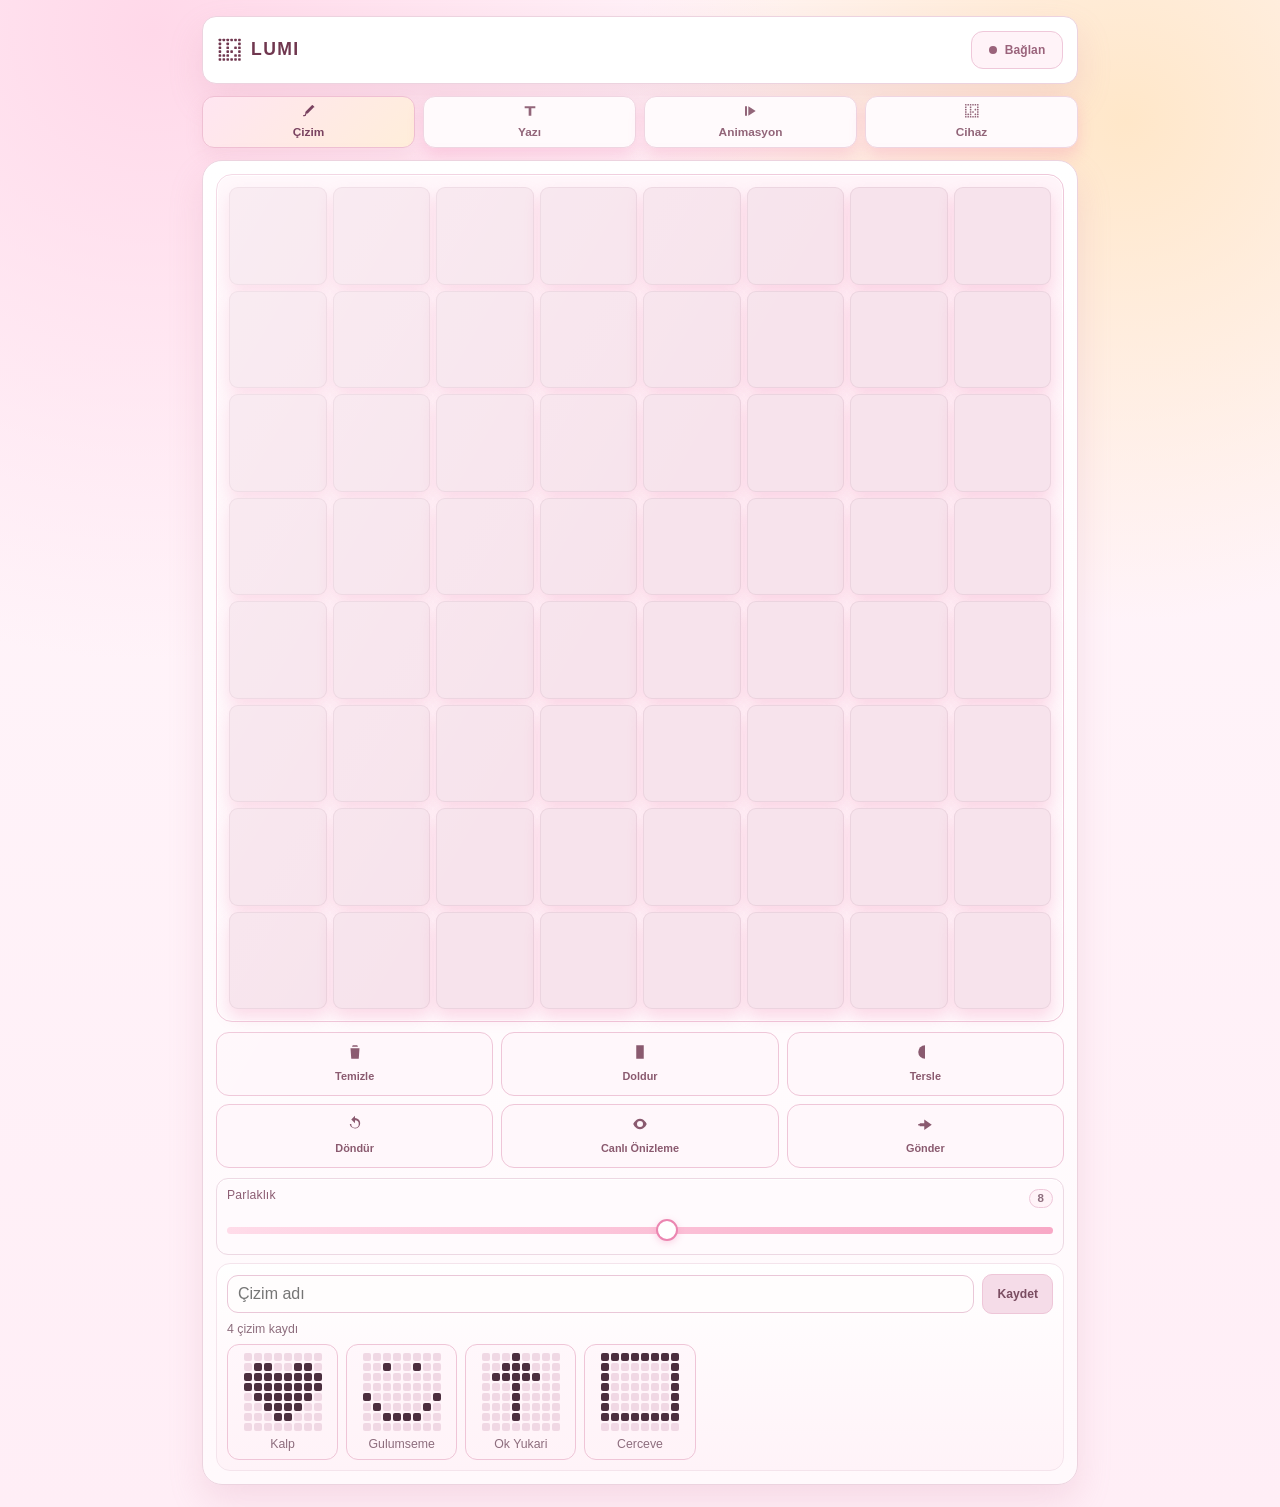
==== commit 1e4d4fb3: "feat: add draw and animation presets functionality - Implemented a new draw preset editor with the a" ====
--- a/index.html
+++ b/index.html
@@ -90,7 +90,6 @@
             <span>Gönder</span>
           </button>
         </div>
-
         <div class="stack" style="margin-top:10px;">
           <div class="field brightness-shell">
             <div class="text-speed-head">
@@ -102,6 +101,14 @@
                 <input id="brightnessRange" class="brightness-slider" type="range" min="0" max="15" value="8" />
               </div>
             </div>
+          </div>
+          <div class="text-card draw-presets-shell">
+            <div class="draw-preset-create">
+              <input id="drawPresetNameInput" type="text" maxlength="40" placeholder="Çizim adı" aria-label="Çizim adı" />
+              <button id="drawPresetSaveBtn" class="secondary" type="button">Kaydet</button>
+            </div>
+            <div id="drawPresetInfo" class="small" style="margin-top:8px;">Henüz kayıt yok.</div>
+            <div id="drawPresets" class="frames draw-presets"></div>
           </div>
         </div>
       </section>
@@ -210,6 +217,14 @@
             <span>Yeni Kare Ekle</span>
           </button>
         </div>
+        <div class="text-card anim-presets-shell" style="margin-top:10px;">
+          <div class="draw-preset-create">
+            <input id="animPresetNameInput" type="text" maxlength="40" placeholder="Animasyon adı" aria-label="Animasyon adı" />
+            <button id="animPresetSaveBtn" class="secondary" type="button">Kaydet</button>
+          </div>
+          <div id="animPresetInfo" class="small" style="margin-top:8px;">Henüz kayıt yok.</div>
+          <div id="animPresets" class="frames draw-presets"></div>
+        </div>
 
         <div id="frameInfo" class="small" style="margin-top:10px;">0 kare</div>
         <div id="frames" class="frames"></div>
@@ -255,6 +270,89 @@
     </svg>
     <span id="animToggleLabel">Oynat</span>
   </button>
+
+  <div id="drawPresetModal" class="frame-editor-modal" hidden>
+    <div class="frame-editor-card" role="dialog" aria-modal="true" aria-labelledby="drawPresetModalTitle">
+      <button id="drawPresetModalCloseBtn" class="modal-close-btn" type="button" aria-label="Kapat">×</button>
+      <div class="draw-preset-title-row">
+        <h2 id="drawPresetModalTitle" class="frame-editor-title" contenteditable="true" spellcheck="false"></h2>
+        <button id="drawPresetRenameBtn" class="frame-edit-btn draw-preset-rename-btn" type="button" aria-label="Adı düzenle" title="Adı düzenle">
+          <svg viewBox="0 0 24 24"><path d="M5 19h14v2H5zM14.7 5.3l4 4L10 18H6v-4z"/></svg>
+        </button>
+      </div>
+      <div id="drawPresetGrid" class="pixel-grid frame-editor-grid" aria-label="8x8 çizim düzenleyici"></div>
+      <div class="quick-grid">
+        <button id="drawPresetClearBtn" class="tool-btn" type="button">
+          <svg viewBox="0 0 24 24"><path d="M6 7h12l-1 14H7zm3-4h6l1 2H8z"/></svg>
+          <span>Temizle</span>
+        </button>
+        <button id="drawPresetFillBtn" class="tool-btn" type="button">
+          <svg viewBox="0 0 24 24"><path d="M7 3h10v18H7z"/></svg>
+          <span>Doldur</span>
+        </button>
+        <button id="drawPresetInvertBtn" class="tool-btn" type="button">
+          <svg viewBox="0 0 24 24"><path d="M12 3a9 9 0 1 0 0 18V3z"/></svg>
+          <span>Tersle</span>
+        </button>
+        <button id="drawPresetRotateBtn" class="tool-btn" type="button">
+          <svg viewBox="0 0 24 24"><path d="M12 4V1L7 6l5 5V7a5 5 0 1 1-5 5H5a7 7 0 1 0 7-8z"/></svg>
+          <span>Döndür</span>
+        </button>
+      </div>
+      <div class="stack">
+        <div class="field brightness-shell">
+          <div class="text-speed-head">
+            <label for="drawPresetBrightnessInput">Parlaklık</label>
+            <span id="drawPresetBrightnessVal" class="text-speed-val">8</span>
+          </div>
+          <div class="text-speed-slider-wrap">
+            <input
+              id="drawPresetBrightnessInput"
+              class="brightness-slider"
+              type="range"
+              min="0"
+              max="15"
+              step="1"
+              value="8"
+            />
+          </div>
+        </div>
+      </div>
+      <div class="frame-editor-actions draw-preset-editor-actions">
+        <button id="drawPresetModalDeleteBtn" class="tool-btn warn" type="button">
+          <svg viewBox="0 0 24 24"><path d="M6 7h12l-1 14H7zm3-4h6l1 2H8z"/></svg>
+          <span>Sil</span>
+        </button>
+        <button id="drawPresetModalSaveBtn" class="tool-btn primary" type="button">
+          <svg viewBox="0 0 24 24"><path d="M20 6 9 17l-5-5 1.4-1.4L9 14.2 18.6 4.6z"/></svg>
+          <span>Kaydet</span>
+        </button>
+      </div>
+    </div>
+  </div>
+
+  <div id="animPresetModal" class="frame-editor-modal" hidden>
+    <div class="frame-editor-card" role="dialog" aria-modal="true" aria-labelledby="animPresetModalTitle">
+      <button id="animPresetModalCloseBtn" class="modal-close-btn" type="button" aria-label="Kapat">×</button>
+      <div class="draw-preset-title-row">
+        <h2 id="animPresetModalTitle" class="frame-editor-title" contenteditable="true" spellcheck="false"></h2>
+        <button id="animPresetRenameBtn" class="frame-edit-btn draw-preset-rename-btn" type="button" aria-label="Adı düzenle" title="Adı düzenle">
+          <svg viewBox="0 0 24 24"><path d="M5 19h14v2H5zM14.7 5.3l4 4L10 18H6v-4z"/></svg>
+        </button>
+      </div>
+      <div id="animPresetModalMeta" class="small" style="text-align:left;">Mevcut animasyon ile güncellenir.</div>
+      <div class="frame-editor-actions draw-preset-editor-actions">
+        <button id="animPresetModalDeleteBtn" class="tool-btn warn" type="button">
+          <svg viewBox="0 0 24 24"><path d="M6 7h12l-1 14H7zm3-4h6l1 2H8z"/></svg>
+          <span>Sil</span>
+        </button>
+        <button id="animPresetModalSaveBtn" class="tool-btn primary" type="button">
+          <svg viewBox="0 0 24 24"><path d="M20 6 9 17l-5-5 1.4-1.4L9 14.2 18.6 4.6z"/></svg>
+          <span>Kaydet</span>
+        </button>
+      </div>
+    </div>
+  </div>
 
   <div id="addFrameModal" class="frame-editor-modal" hidden>
     <div class="frame-editor-card" role="dialog" aria-modal="true" aria-labelledby="addFrameTitle">
--- a/matrix_8_ble_web_app.css
+++ b/matrix_8_ble_web_app.css
@@ -1148,6 +1148,51 @@
       fill: currentColor;
     }
 
+    .draw-presets-shell {
+      padding-top: 10px;
+    }
+
+    .draw-preset-create {
+      display: grid;
+      grid-template-columns: 1fr auto;
+      gap: 8px;
+      align-items: center;
+    }
+
+    .draw-preset-create .secondary {
+      min-height: 40px;
+      padding: 0 14px;
+      border-radius: 10px;
+      font-size: 0.76rem;
+      font-weight: 700;
+    }
+
+    .draw-presets {
+      margin-top: 8px;
+      max-height: 180px;
+    }
+
+    .draw-preset-actions {
+      margin-top: 6px;
+      display: flex;
+      justify-content: flex-end;
+      gap: 6px;
+    }
+
+    .draw-preset-actions .secondary,
+    .draw-preset-actions .warn {
+      min-height: 30px;
+      padding: 0 10px;
+      border-radius: 8px;
+      font-size: 0.7rem;
+      font-weight: 700;
+      box-shadow: none;
+    }
+
+    .draw-preset-name {
+      text-align: center;
+    }
+
     .mini {
       display: grid;
       grid-template-columns: repeat(8, 8px);
@@ -1233,6 +1278,26 @@
       padding: 12px;
       display: grid;
       gap: 10px;
+      position: relative;
+    }
+
+    .modal-close-btn {
+      position: absolute;
+      top: 8px;
+      right: 8px;
+      width: 30px;
+      height: 30px;
+      border-radius: 8px;
+      border: 1px solid var(--tool-border);
+      background: var(--tool-bg);
+      color: var(--tool-text);
+      display: grid;
+      place-items: center;
+      padding: 0;
+      box-shadow: none;
+      font-size: 1rem;
+      line-height: 1;
+      z-index: 1;
     }
 
     .frame-editor-title {
@@ -1270,6 +1335,43 @@
       gap: 8px;
       font-size: 0.74rem;
     }
+
+    .draw-preset-editor-actions {
+      justify-content: space-between;
+      width: 100%;
+    }
+
+    .draw-preset-title-row {
+      display: flex;
+      align-items: center;
+      justify-content: flex-start;
+      gap: 8px;
+      min-height: 30px;
+    }
+
+    .draw-preset-title-row .frame-editor-title {
+      text-align: left;
+    }
+
+    .draw-preset-rename-btn {
+      position: static;
+      width: auto;
+      height: auto;
+      min-width: 0;
+      min-height: 0;
+      padding: 0;
+      border: 0;
+      background: transparent;
+      box-shadow: none;
+      color: var(--tool-text);
+      border-radius: 0;
+    }
+
+    .draw-preset-rename-btn:hover {
+      transform: none;
+      filter: none;
+    }
+
 
     .pill {
       padding: 4px 9px;
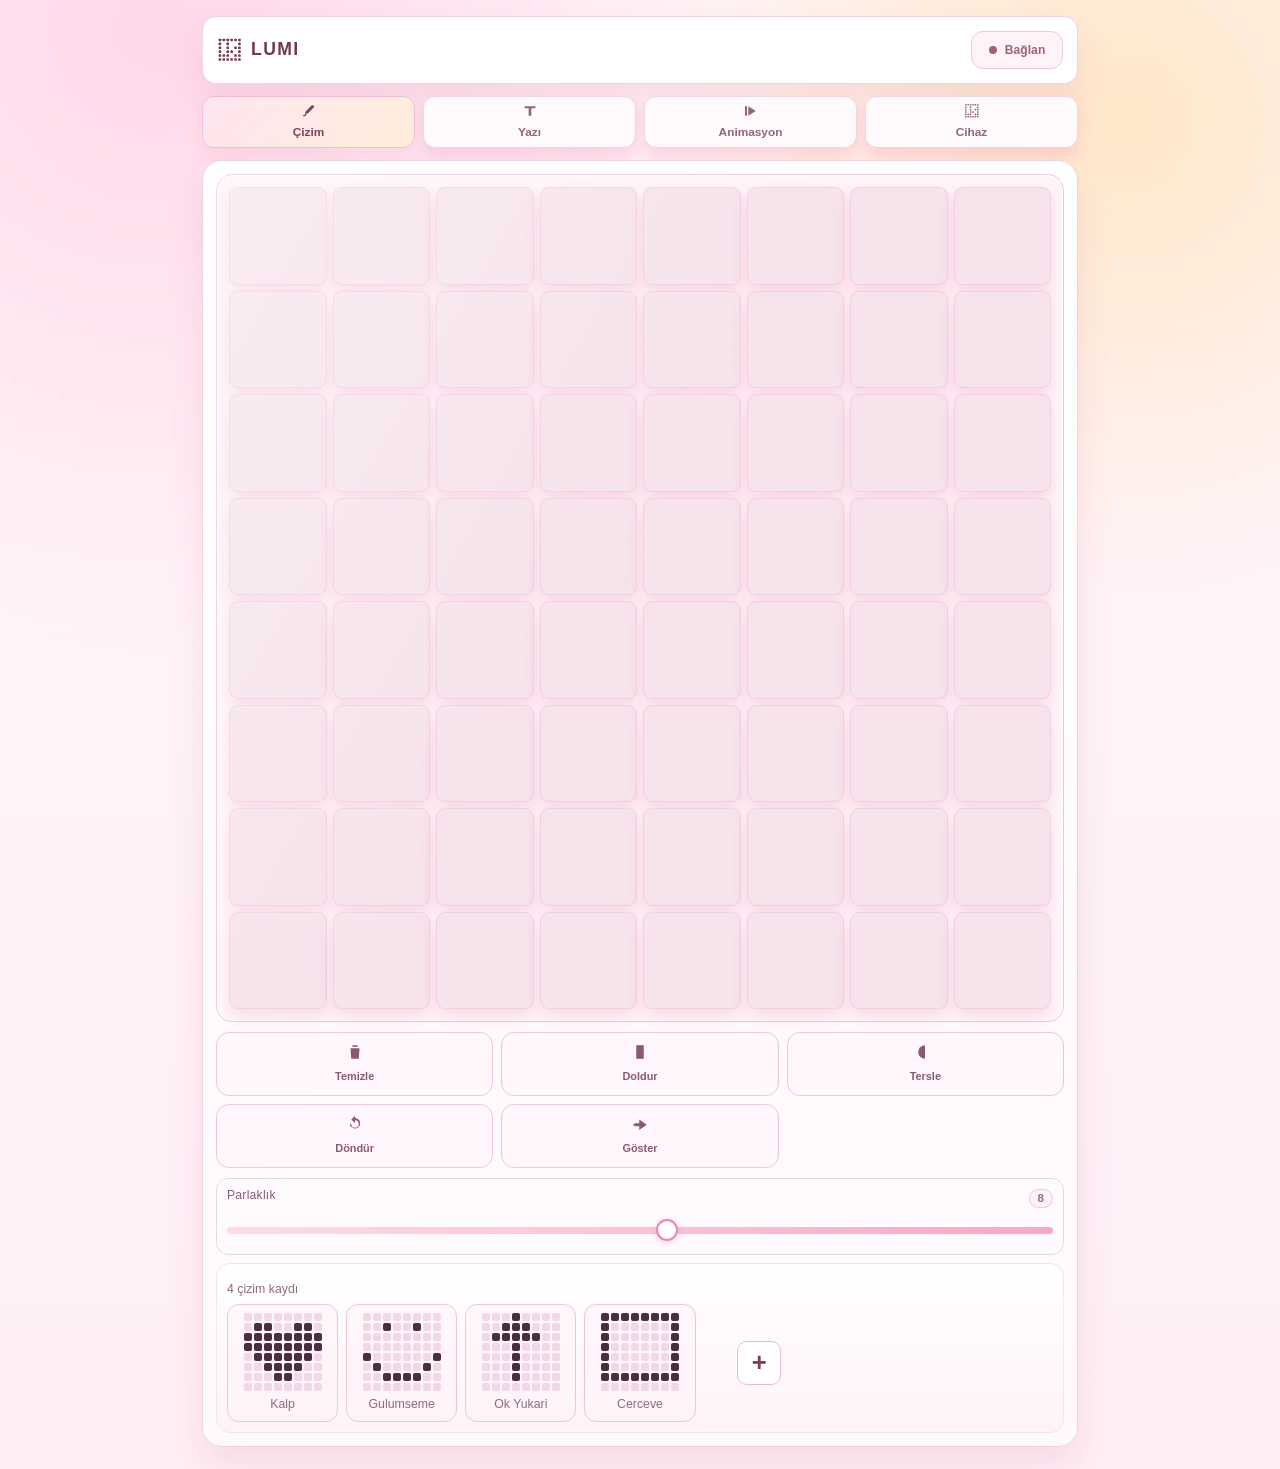
==== commit 32b9b6af: "refactor: update UI components and improve draw preset functionality" ====
--- a/index.html
+++ b/index.html
@@ -10,10 +10,10 @@
   <meta name="apple-mobile-web-app-title" content="LUMI" />
   <title>LUMI</title>
   <link rel="manifest" href="./manifest.webmanifest" />
-  <link rel="icon" type="image/svg+xml" href="./icon.svg" />
-  <link rel="icon" type="image/png" sizes="32x32" href="./icon-32.png" />
-  <link rel="apple-touch-icon" sizes="180x180" href="./icon-180.png" />
-  <link rel="stylesheet" href="./matrix_8_ble_web_app.css" />
+  <link rel="icon" type="image/svg+xml" href="./assets/images/icon.svg" />
+  <link rel="icon" type="image/png" sizes="32x32" href="./assets/images/icon-32.png" />
+  <link rel="apple-touch-icon" sizes="180x180" href="./assets/images/icon-180.png" />
+  <link rel="stylesheet" href="./css/main.css" />
 </head>
 <body>
   <main class="app">
@@ -81,13 +81,9 @@
             <svg viewBox="0 0 24 24"><path d="M12 4V1L7 6l5 5V7a5 5 0 1 1-5 5H5a7 7 0 1 0 7-8z"/></svg>
             <span>Döndür</span>
           </button>
-          <button id="previewBtn" class="tool-btn">
-            <svg viewBox="0 0 24 24"><path d="M12 5c-6 0-9 7-9 7s3 7 9 7 9-7 9-7-3-7-9-7zm0 11a4 4 0 1 1 0-8 4 4 0 0 1 0 8z"/></svg>
-            <span id="previewBtnLabel">Canlı Önizleme</span>
-          </button>
           <button id="sendImgBtn" class="tool-btn">
             <svg viewBox="0 0 24 24"><path d="M3 12h10v2H3zm8-6 10 7-10 7v-5H5v-4h6z"/></svg>
-            <span>Gönder</span>
+            <span id="sendImgBtnLabel">Göster</span>
           </button>
         </div>
         <div class="stack" style="margin-top:10px;">
@@ -103,10 +99,6 @@
             </div>
           </div>
           <div class="text-card draw-presets-shell">
-            <div class="draw-preset-create">
-              <input id="drawPresetNameInput" type="text" maxlength="40" placeholder="Çizim adı" aria-label="Çizim adı" />
-              <button id="drawPresetSaveBtn" class="secondary" type="button">Kaydet</button>
-            </div>
             <div id="drawPresetInfo" class="small" style="margin-top:8px;">Henüz kayıt yok.</div>
             <div id="drawPresets" class="frames draw-presets"></div>
           </div>
@@ -188,19 +180,8 @@
       </section>
 
       <section id="tab-anim" class="panel" hidden>
-        <div class="row">
-          <div class="field" style="flex:1 1 100px;">
-            <label for="loopSelect">Loop</label>
-            <select id="loopSelect">
-              <option value="1" selected>Açık</option>
-              <option value="0">Kapalı</option>
-            </select>
-          </div>
-        </div>
-
         <div class="text-card anim-preview-shell" style="margin-top:10px;">
           <div id="animPreviewGrid" class="text-preview-grid" aria-label="8x8 animasyon önizleme"></div>
-          <div id="animPreviewHint" class="text-preview-hint">Önizleme için kare ekle.</div>
         </div>
 
         <div class="quick-grid" style="margin-top:10px;">
@@ -212,16 +193,8 @@
             <svg viewBox="0 0 24 24"><path d="M4 6h16v2H4zm2 4h12v10H6z"/></svg>
             <span>Hepsini Sil</span>
           </button>
-          <button id="addFrameBtn" class="tool-btn primary">
-            <svg viewBox="0 0 24 24"><path d="M11 4h2v7h7v2h-7v7h-2v-7H4v-2h7z"/></svg>
-            <span>Yeni Kare Ekle</span>
-          </button>
         </div>
         <div class="text-card anim-presets-shell" style="margin-top:10px;">
-          <div class="draw-preset-create">
-            <input id="animPresetNameInput" type="text" maxlength="40" placeholder="Animasyon adı" aria-label="Animasyon adı" />
-            <button id="animPresetSaveBtn" class="secondary" type="button">Kaydet</button>
-          </div>
           <div id="animPresetInfo" class="small" style="margin-top:8px;">Henüz kayıt yok.</div>
           <div id="animPresets" class="frames draw-presets"></div>
         </div>
@@ -299,25 +272,6 @@
           <span>Döndür</span>
         </button>
       </div>
-      <div class="stack">
-        <div class="field brightness-shell">
-          <div class="text-speed-head">
-            <label for="drawPresetBrightnessInput">Parlaklık</label>
-            <span id="drawPresetBrightnessVal" class="text-speed-val">8</span>
-          </div>
-          <div class="text-speed-slider-wrap">
-            <input
-              id="drawPresetBrightnessInput"
-              class="brightness-slider"
-              type="range"
-              min="0"
-              max="15"
-              step="1"
-              value="8"
-            />
-          </div>
-        </div>
-      </div>
       <div class="frame-editor-actions draw-preset-editor-actions">
         <button id="drawPresetModalDeleteBtn" class="tool-btn warn" type="button">
           <svg viewBox="0 0 24 24"><path d="M6 7h12l-1 14H7zm3-4h6l1 2H8z"/></svg>
@@ -349,6 +303,34 @@
         <button id="animPresetModalSaveBtn" class="tool-btn primary" type="button">
           <svg viewBox="0 0 24 24"><path d="M20 6 9 17l-5-5 1.4-1.4L9 14.2 18.6 4.6z"/></svg>
           <span>Kaydet</span>
+        </button>
+      </div>
+    </div>
+  </div>
+
+  <div id="createAnimModal" class="frame-editor-modal" hidden>
+    <div class="frame-editor-card" role="dialog" aria-modal="true" aria-labelledby="createAnimTitle">
+      <h2 id="createAnimTitle" class="frame-editor-title">Yeni Animasyon</h2>
+      <div class="stack">
+        <div class="field">
+          <input
+            id="createAnimNameInput"
+            type="text"
+            maxlength="40"
+            placeholder="Animasyon adı"
+            aria-label="Animasyon adı"
+            autocomplete="off"
+            autocorrect="off"
+            spellcheck="false"
+          />
+          <div id="createAnimNameError" class="small" style="margin-top:6px;color:var(--danger-text);"></div>
+        </div>
+      </div>
+      <div class="frame-editor-actions">
+        <button id="createAnimCancelBtn" class="secondary" type="button">İptal</button>
+        <button id="createAnimCreateBtn" class="tool-btn primary" type="button">
+          <svg viewBox="0 0 24 24"><path d="M20 6 9 17l-5-5 1.4-1.4L9 14.2 18.6 4.6z"/></svg>
+          <span>Oluştur</span>
         </button>
       </div>
     </div>
@@ -422,6 +404,6 @@
     </div>
   </div>
 
-  <script type="module" src="./matrix_8_ble_web_app.main.js"></script>
+  <script type="module" src="./js/matrix_8_ble_web_app.main.js"></script>
 </body>
 </html>
--- a/css/main.css
+++ b/css/main.css
@@ -0,0 +1,5 @@
+@import "./variables.css";
+@import "./base.css";
+@import "./components.css";
+@import "./modals.css";
+@import "./responsive.css";
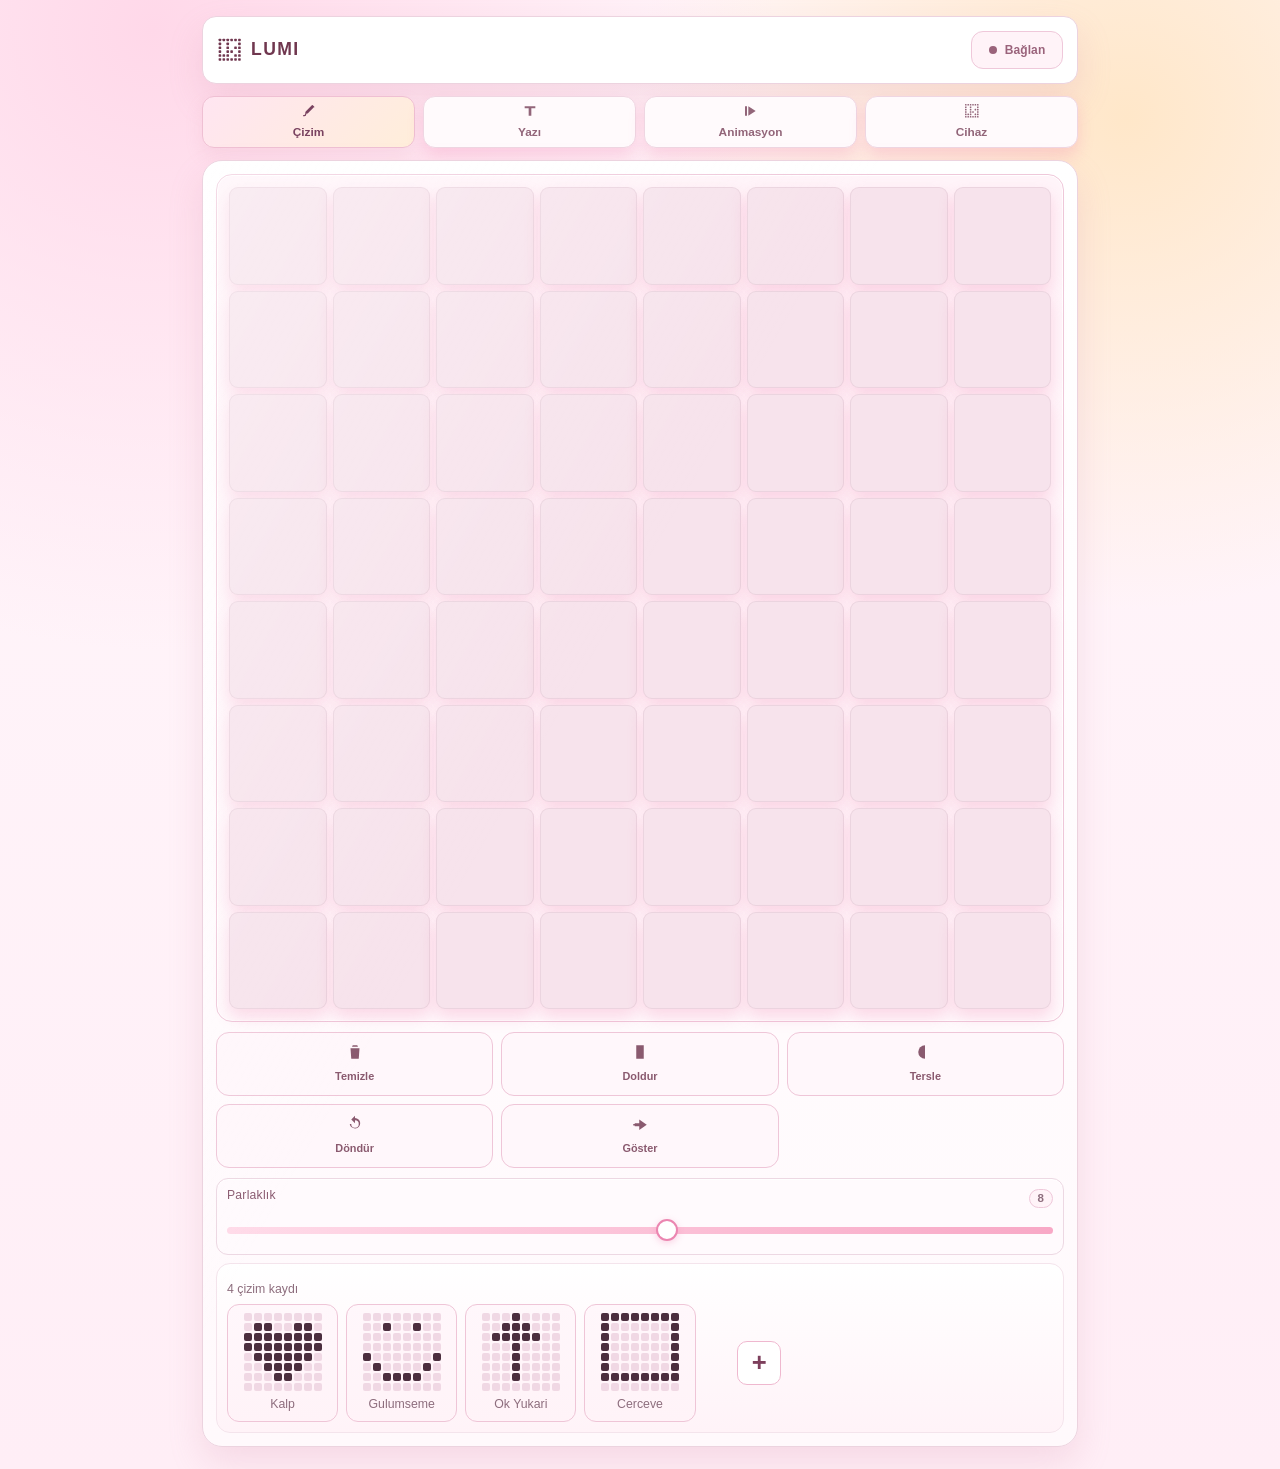
==== commit 26243788: "refactor: update animation preset modal functionality and remove unused buttons" ====
--- a/index.html
+++ b/index.html
@@ -184,23 +184,10 @@
           <div id="animPreviewGrid" class="text-preview-grid" aria-label="8x8 animasyon önizleme"></div>
         </div>
 
-        <div class="quick-grid" style="margin-top:10px;">
-          <button id="deleteFrameBtn" class="tool-btn">
-            <svg viewBox="0 0 24 24"><path d="M6 7h12l-1 14H7zm3-4h6l1 2H8z"/></svg>
-            <span>Sil</span>
-          </button>
-          <button id="clearFramesBtn" class="tool-btn">
-            <svg viewBox="0 0 24 24"><path d="M4 6h16v2H4zm2 4h12v10H6z"/></svg>
-            <span>Hepsini Sil</span>
-          </button>
-        </div>
         <div class="text-card anim-presets-shell" style="margin-top:10px;">
           <div id="animPresetInfo" class="small" style="margin-top:8px;">Henüz kayıt yok.</div>
           <div id="animPresets" class="frames draw-presets"></div>
         </div>
-
-        <div id="frameInfo" class="small" style="margin-top:10px;">0 kare</div>
-        <div id="frames" class="frames"></div>
       </section>
 
       <section id="tab-device" class="panel" hidden>
@@ -294,7 +281,11 @@
           <svg viewBox="0 0 24 24"><path d="M5 19h14v2H5zM14.7 5.3l4 4L10 18H6v-4z"/></svg>
         </button>
       </div>
-      <div id="animPresetModalMeta" class="small" style="text-align:left;">Mevcut animasyon ile güncellenir.</div>
+      <div class="text-card anim-preview-shell" style="margin-top:6px;">
+        <div id="animPresetModalPreviewGrid" class="text-preview-grid" aria-label="Animasyon düzenleme önizleme"></div>
+      </div>
+      <div id="frameInfo" class="small" style="margin-top:10px;">0 kare</div>
+      <div id="frames" class="frames"></div>
       <div class="frame-editor-actions draw-preset-editor-actions">
         <button id="animPresetModalDeleteBtn" class="tool-btn warn" type="button">
           <svg viewBox="0 0 24 24"><path d="M6 7h12l-1 14H7zm3-4h6l1 2H8z"/></svg>
@@ -396,6 +387,10 @@
       </div>
       <div class="frame-editor-actions">
         <button id="addFrameCancelBtn" class="secondary" type="button">İptal</button>
+        <button id="addFrameDeleteBtn" class="tool-btn warn" type="button" hidden>
+          <svg viewBox="0 0 24 24"><path d="M6 7h12l-1 14H7zm3-4h6l1 2H8z"/></svg>
+          <span>Kareyi Sil</span>
+        </button>
         <button id="addFrameSaveBtn" class="tool-btn primary" type="button">
           <svg viewBox="0 0 24 24"><path d="M20 6 9 17l-5-5 1.4-1.4L9 14.2 18.6 4.6z"/></svg>
           <span>Kareyi Ekle</span>
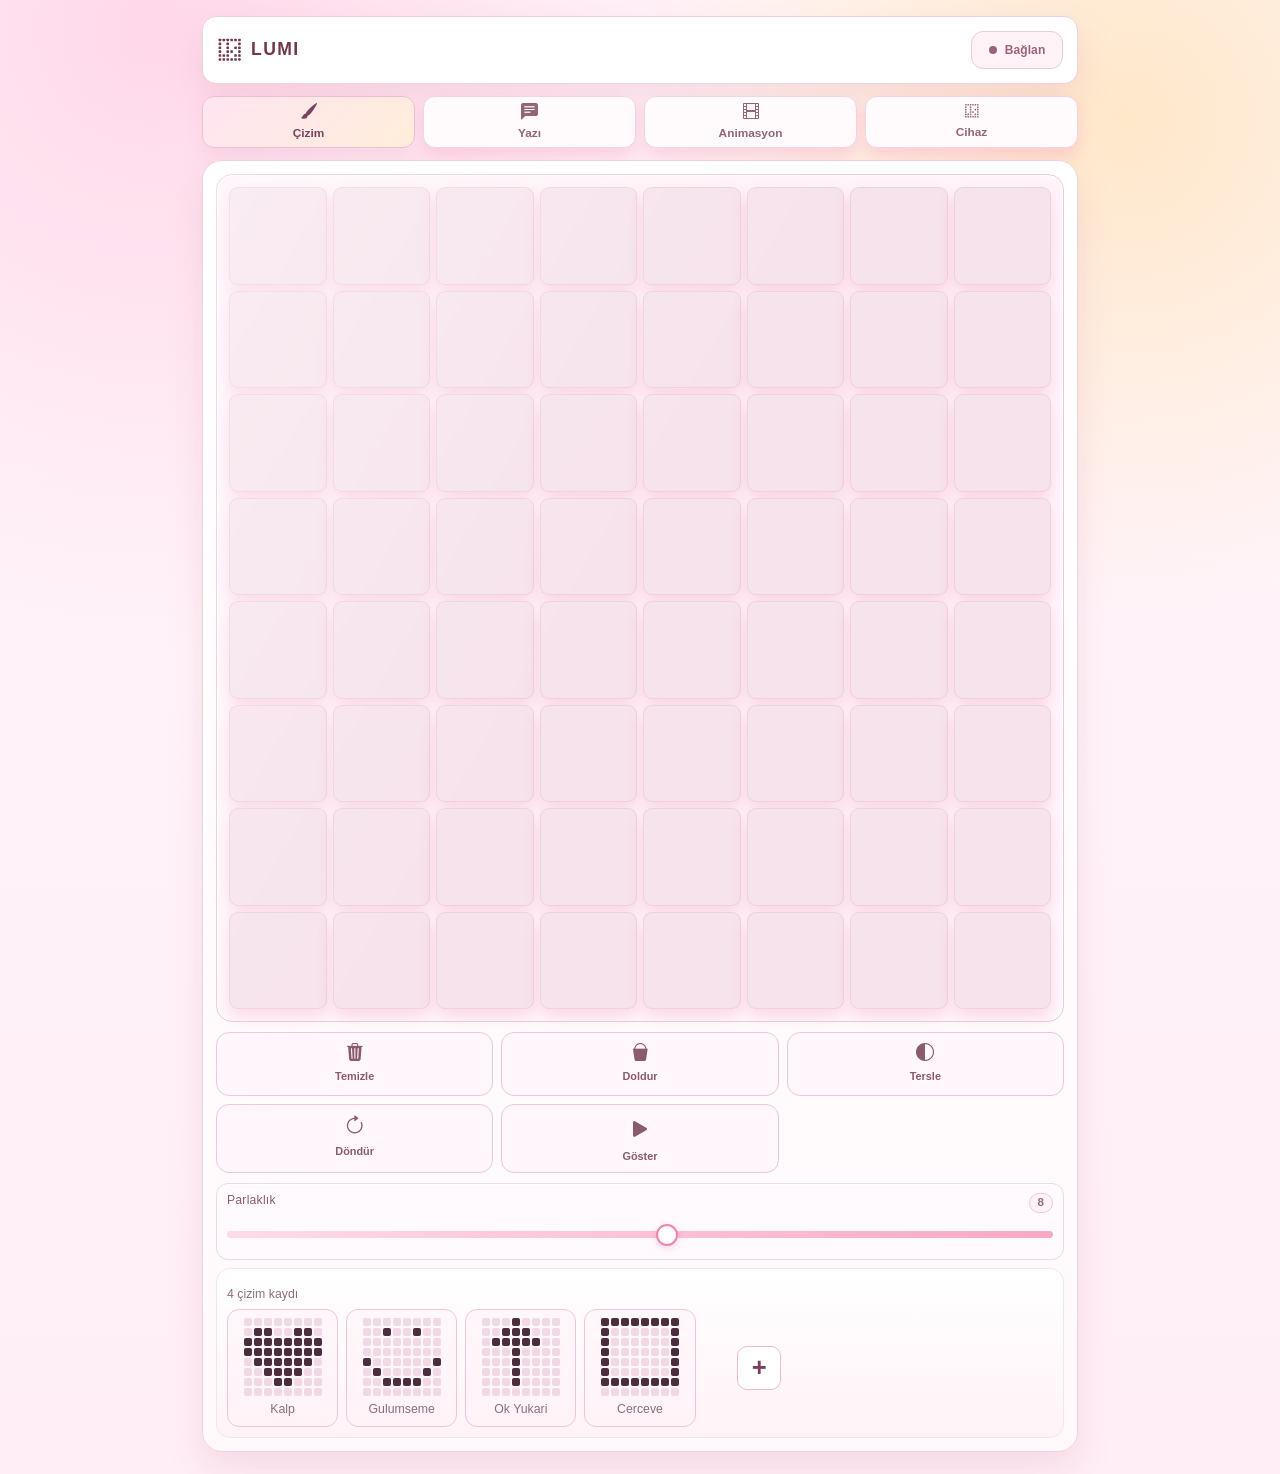
==== commit 71f83c6e: "feat: update UI icons to use Bootstrap Icons and adjust font sizes for better consistency" ====
--- a/index.html
+++ b/index.html
@@ -13,6 +13,7 @@
   <link rel="icon" type="image/svg+xml" href="./assets/images/icon.svg" />
   <link rel="icon" type="image/png" sizes="32x32" href="./assets/images/icon-32.png" />
   <link rel="apple-touch-icon" sizes="180x180" href="./assets/images/icon-180.png" />
+  <link rel="stylesheet" href="https://cdn.jsdelivr.net/npm/bootstrap-icons@1.11.3/font/bootstrap-icons.min.css" />
   <link rel="stylesheet" href="./css/main.css" />
 </head>
 <body>
@@ -42,15 +43,15 @@
 
     <nav class="tabs" aria-label="Sekmeler">
       <button class="tab-btn active" data-tab="draw">
-        <svg viewBox="0 0 24 24"><path d="M7 16c.55 0 1 .45 1 1a3 3 0 0 1-3 3H4a1 1 0 0 1 0-2h1a1 1 0 0 0 1-1c0-.55.45-1 1-1Zm12.71-9.29a1 1 0 0 0 0-1.42l-1.99-1.99a1 1 0 0 0-1.42 0l-8.9 8.9c-.26.26-.45.58-.55.93l-.67 2.35a.75.75 0 0 0 .93.93l2.35-.67c.35-.1.67-.29.93-.55l8.9-8.9Z"/></svg>
+        <i class="bi bi-brush-fill" aria-hidden="true"></i>
         <span>Çizim</span>
       </button>
       <button class="tab-btn" data-tab="text">
-        <svg viewBox="0 0 24 24"><path d="M4 5h16v3h-6v11h-4V8H4z"/></svg>
+        <i class="bi bi-chat-left-text-fill text-tab-icon" aria-hidden="true"></i>
         <span>Yazı</span>
       </button>
       <button class="tab-btn" data-tab="anim">
-        <svg viewBox="0 0 24 24"><path d="M8 5v14l11-7zM3 5h3v14H3z"/></svg>
+        <i class="bi bi-film" aria-hidden="true"></i>
         <span>Animasyon</span>
       </button>
       <button class="tab-btn" data-tab="device">
@@ -66,23 +67,23 @@
         </div>
         <div class="quick-grid">
           <button id="clearGridBtn" class="tool-btn">
-            <svg viewBox="0 0 24 24"><path d="M6 7h12l-1 14H7zm3-4h6l1 2H8z"/></svg>
+            <i class="bi bi-trash3-fill" aria-hidden="true"></i>
             <span>Temizle</span>
           </button>
           <button id="fillGridBtn" class="tool-btn">
-            <svg viewBox="0 0 24 24"><path d="M7 3h10v18H7z"/></svg>
+            <i class="bi bi-bucket-fill" aria-hidden="true"></i>
             <span>Doldur</span>
           </button>
           <button id="invertGridBtn" class="tool-btn">
-            <svg viewBox="0 0 24 24"><path d="M12 3a9 9 0 1 0 0 18V3z"/></svg>
+            <i class="bi bi-circle-half" aria-hidden="true"></i>
             <span>Tersle</span>
           </button>
           <button id="rotateBtn" class="tool-btn">
-            <svg viewBox="0 0 24 24"><path d="M12 4V1L7 6l5 5V7a5 5 0 1 1-5 5H5a7 7 0 1 0 7-8z"/></svg>
+            <i class="bi bi-arrow-clockwise rotate-icon" aria-hidden="true"></i>
             <span>Döndür</span>
           </button>
           <button id="sendImgBtn" class="tool-btn">
-            <svg viewBox="0 0 24 24"><path d="M3 12h10v2H3zm8-6 10 7-10 7v-5H5v-4h6z"/></svg>
+            <i class="bi bi-play-fill" aria-hidden="true"></i>
             <span id="sendImgBtnLabel">Göster</span>
           </button>
         </div>
@@ -124,11 +125,11 @@
           <div class="text-card text-preview-shell">
             <div class="text-preview-row">
               <button id="dirLeftBtn" class="chip-toggle text-dir-btn text-dir-side" aria-label="Sola">
-                <svg viewBox="0 0 24 24"><path d="m14 7-5 5 5 5V7z"/></svg>
+                <i class="bi bi-caret-left-fill" aria-hidden="true"></i>
               </button>
               <div id="textPreviewGrid" class="text-preview-grid" aria-label="8x8 yazı önizleme"></div>
               <button id="dirRightBtn" class="chip-toggle text-dir-btn text-dir-side" aria-label="Sağa">
-                <svg viewBox="0 0 24 24"><path d="m10 17 5-5-5-5v10z"/></svg>
+                <i class="bi bi-caret-right-fill" aria-hidden="true"></i>
               </button>
             </div>
           </div>
@@ -172,7 +173,7 @@
 
           <div class="text-send-wrap">
             <button id="txtSendBtn" class="text-send-btn">
-              <svg viewBox="0 0 24 24"><path d="M3 11h11v2H3zm9-6 9 7-9 7v-5H5v-4h7z"/></svg>
+              <i class="bi bi-play-fill" aria-hidden="true"></i>
               <span>Mesajı Oynat</span>
             </button>
           </div>
@@ -193,27 +194,27 @@
       <section id="tab-device" class="panel" hidden>
         <div class="device-grid">
           <button id="pingBtn" class="tool-btn">
-            <svg viewBox="0 0 24 24"><path d="M3 12a9 9 0 0 1 18 0h-2a7 7 0 0 0-14 0zm4 0a5 5 0 0 1 10 0h-2a3 3 0 0 0-6 0zm4 0h2v8h-2z"/></svg>
+            <i class="bi bi-broadcast-pin" aria-hidden="true"></i>
             <span>Ping</span>
           </button>
           <button id="statusBtn" class="tool-btn">
-            <svg viewBox="0 0 24 24"><path d="M4 5h16v14H4zm3 3v2h10V8zm0 4v2h6v-2z"/></svg>
+            <i class="bi bi-card-text" aria-hidden="true"></i>
             <span>Durum</span>
           </button>
           <button id="helpBtn" class="tool-btn">
-            <svg viewBox="0 0 24 24"><path d="M11 18h2v2h-2zm1-16a9 9 0 0 0-9 9h2a7 7 0 1 1 7 7v2A9 9 0 1 0 12 2zm0 5a3 3 0 0 0-3 3h2a1 1 0 1 1 1 1 2 2 0 0 0-2 2v1h2v-1a.5.5 0 0 1 .5-.5A2.5 2.5 0 1 0 12 7z"/></svg>
+            <i class="bi bi-question-circle" aria-hidden="true"></i>
             <span>Yardım</span>
           </button>
           <button id="clearDeviceBtn" class="tool-btn warn">
-            <svg viewBox="0 0 24 24"><path d="M6 7h12l-1 14H7zM9 3h6l1 2H8z"/></svg>
+            <i class="bi bi-trash3-fill" aria-hidden="true"></i>
             <span>Temizle</span>
           </button>
           <button id="stopBtn" class="tool-btn danger">
-            <svg viewBox="0 0 24 24"><path d="M6 6h12v12H6z"/></svg>
+            <i class="bi bi-stop-fill" aria-hidden="true"></i>
             <span>Durdur</span>
           </button>
           <button id="themeBtn" class="tool-btn">
-            <svg viewBox="0 0 24 24"><path d="M12 3a9 9 0 1 0 9 9h-2a7 7 0 1 1-7-7V3zm6.5 2.5 1 2 2 1-2 1-1 2-1-2-2-1 2-1z"/></svg>
+            <i class="bi bi-palette-fill" aria-hidden="true"></i>
             <span>Tema</span>
           </button>
         </div>
@@ -225,9 +226,7 @@
   </main>
 
   <button id="animToggleBtn" class="anim-fab" type="button" hidden>
-    <svg viewBox="0 0 24 24" aria-hidden="true">
-      <path id="animToggleIcon" d="M8 5v14l11-7z"></path>
-    </svg>
+    <i id="animToggleIcon" class="bi bi-play-fill" aria-hidden="true"></i>
     <span id="animToggleLabel">Oynat</span>
   </button>
 
@@ -237,35 +236,35 @@
       <div class="draw-preset-title-row">
         <h2 id="drawPresetModalTitle" class="frame-editor-title" contenteditable="true" spellcheck="false"></h2>
         <button id="drawPresetRenameBtn" class="frame-edit-btn draw-preset-rename-btn" type="button" aria-label="Adı düzenle" title="Adı düzenle">
-          <svg viewBox="0 0 24 24"><path d="M5 19h14v2H5zM14.7 5.3l4 4L10 18H6v-4z"/></svg>
+          <i class="bi bi-pencil-fill" aria-hidden="true"></i>
         </button>
       </div>
       <div id="drawPresetGrid" class="pixel-grid frame-editor-grid" aria-label="8x8 çizim düzenleyici"></div>
       <div class="quick-grid">
         <button id="drawPresetClearBtn" class="tool-btn" type="button">
-          <svg viewBox="0 0 24 24"><path d="M6 7h12l-1 14H7zm3-4h6l1 2H8z"/></svg>
+          <i class="bi bi-trash3-fill" aria-hidden="true"></i>
           <span>Temizle</span>
         </button>
         <button id="drawPresetFillBtn" class="tool-btn" type="button">
-          <svg viewBox="0 0 24 24"><path d="M7 3h10v18H7z"/></svg>
+          <i class="bi bi-bucket-fill" aria-hidden="true"></i>
           <span>Doldur</span>
         </button>
         <button id="drawPresetInvertBtn" class="tool-btn" type="button">
-          <svg viewBox="0 0 24 24"><path d="M12 3a9 9 0 1 0 0 18V3z"/></svg>
+          <i class="bi bi-circle-half" aria-hidden="true"></i>
           <span>Tersle</span>
         </button>
         <button id="drawPresetRotateBtn" class="tool-btn" type="button">
-          <svg viewBox="0 0 24 24"><path d="M12 4V1L7 6l5 5V7a5 5 0 1 1-5 5H5a7 7 0 1 0 7-8z"/></svg>
+          <i class="bi bi-arrow-clockwise rotate-icon" aria-hidden="true"></i>
           <span>Döndür</span>
         </button>
       </div>
       <div class="frame-editor-actions draw-preset-editor-actions">
         <button id="drawPresetModalDeleteBtn" class="tool-btn warn" type="button">
-          <svg viewBox="0 0 24 24"><path d="M6 7h12l-1 14H7zm3-4h6l1 2H8z"/></svg>
+          <i class="bi bi-trash3-fill" aria-hidden="true"></i>
           <span>Sil</span>
         </button>
         <button id="drawPresetModalSaveBtn" class="tool-btn primary" type="button">
-          <svg viewBox="0 0 24 24"><path d="M20 6 9 17l-5-5 1.4-1.4L9 14.2 18.6 4.6z"/></svg>
+          <i class="bi bi-check-lg" aria-hidden="true"></i>
           <span>Kaydet</span>
         </button>
       </div>
@@ -278,7 +277,7 @@
       <div class="draw-preset-title-row">
         <h2 id="animPresetModalTitle" class="frame-editor-title" contenteditable="true" spellcheck="false"></h2>
         <button id="animPresetRenameBtn" class="frame-edit-btn draw-preset-rename-btn" type="button" aria-label="Adı düzenle" title="Adı düzenle">
-          <svg viewBox="0 0 24 24"><path d="M5 19h14v2H5zM14.7 5.3l4 4L10 18H6v-4z"/></svg>
+          <i class="bi bi-pencil-fill" aria-hidden="true"></i>
         </button>
       </div>
       <div class="text-card anim-preview-shell" style="margin-top:6px;">
@@ -288,11 +287,11 @@
       <div id="frames" class="frames"></div>
       <div class="frame-editor-actions draw-preset-editor-actions">
         <button id="animPresetModalDeleteBtn" class="tool-btn warn" type="button">
-          <svg viewBox="0 0 24 24"><path d="M6 7h12l-1 14H7zm3-4h6l1 2H8z"/></svg>
+          <i class="bi bi-trash3-fill" aria-hidden="true"></i>
           <span>Sil</span>
         </button>
         <button id="animPresetModalSaveBtn" class="tool-btn primary" type="button">
-          <svg viewBox="0 0 24 24"><path d="M20 6 9 17l-5-5 1.4-1.4L9 14.2 18.6 4.6z"/></svg>
+          <i class="bi bi-check-lg" aria-hidden="true"></i>
           <span>Kaydet</span>
         </button>
       </div>
@@ -320,7 +319,7 @@
       <div class="frame-editor-actions">
         <button id="createAnimCancelBtn" class="secondary" type="button">İptal</button>
         <button id="createAnimCreateBtn" class="tool-btn primary" type="button">
-          <svg viewBox="0 0 24 24"><path d="M20 6 9 17l-5-5 1.4-1.4L9 14.2 18.6 4.6z"/></svg>
+          <i class="bi bi-check-lg" aria-hidden="true"></i>
           <span>Oluştur</span>
         </button>
       </div>
@@ -333,19 +332,19 @@
       <div id="addFrameGrid" class="pixel-grid frame-editor-grid" aria-label="8x8 kare editörü"></div>
       <div class="quick-grid">
         <button id="addFrameClearBtn" class="tool-btn" type="button">
-          <svg viewBox="0 0 24 24"><path d="M6 7h12l-1 14H7zm3-4h6l1 2H8z"/></svg>
+          <i class="bi bi-trash3-fill" aria-hidden="true"></i>
           <span>Temizle</span>
         </button>
         <button id="addFrameFillBtn" class="tool-btn" type="button">
-          <svg viewBox="0 0 24 24"><path d="M7 3h10v18H7z"/></svg>
+          <i class="bi bi-bucket-fill" aria-hidden="true"></i>
           <span>Doldur</span>
         </button>
         <button id="addFrameInvertBtn" class="tool-btn" type="button">
-          <svg viewBox="0 0 24 24"><path d="M12 3a9 9 0 1 0 0 18V3z"/></svg>
+          <i class="bi bi-circle-half" aria-hidden="true"></i>
           <span>Tersle</span>
         </button>
         <button id="addFrameRotateBtn" class="tool-btn" type="button">
-          <svg viewBox="0 0 24 24"><path d="M12 4V1L7 6l5 5V7a5 5 0 1 1-5 5H5a7 7 0 1 0 7-8z"/></svg>
+          <i class="bi bi-arrow-clockwise rotate-icon" aria-hidden="true"></i>
           <span>Döndür</span>
         </button>
       </div>
@@ -388,11 +387,11 @@
       <div class="frame-editor-actions">
         <button id="addFrameCancelBtn" class="secondary" type="button">İptal</button>
         <button id="addFrameDeleteBtn" class="tool-btn warn" type="button" hidden>
-          <svg viewBox="0 0 24 24"><path d="M6 7h12l-1 14H7zm3-4h6l1 2H8z"/></svg>
+          <i class="bi bi-trash3-fill" aria-hidden="true"></i>
           <span>Kareyi Sil</span>
         </button>
         <button id="addFrameSaveBtn" class="tool-btn primary" type="button">
-          <svg viewBox="0 0 24 24"><path d="M20 6 9 17l-5-5 1.4-1.4L9 14.2 18.6 4.6z"/></svg>
+          <i class="bi bi-check-lg" aria-hidden="true"></i>
           <span>Kareyi Ekle</span>
         </button>
       </div>
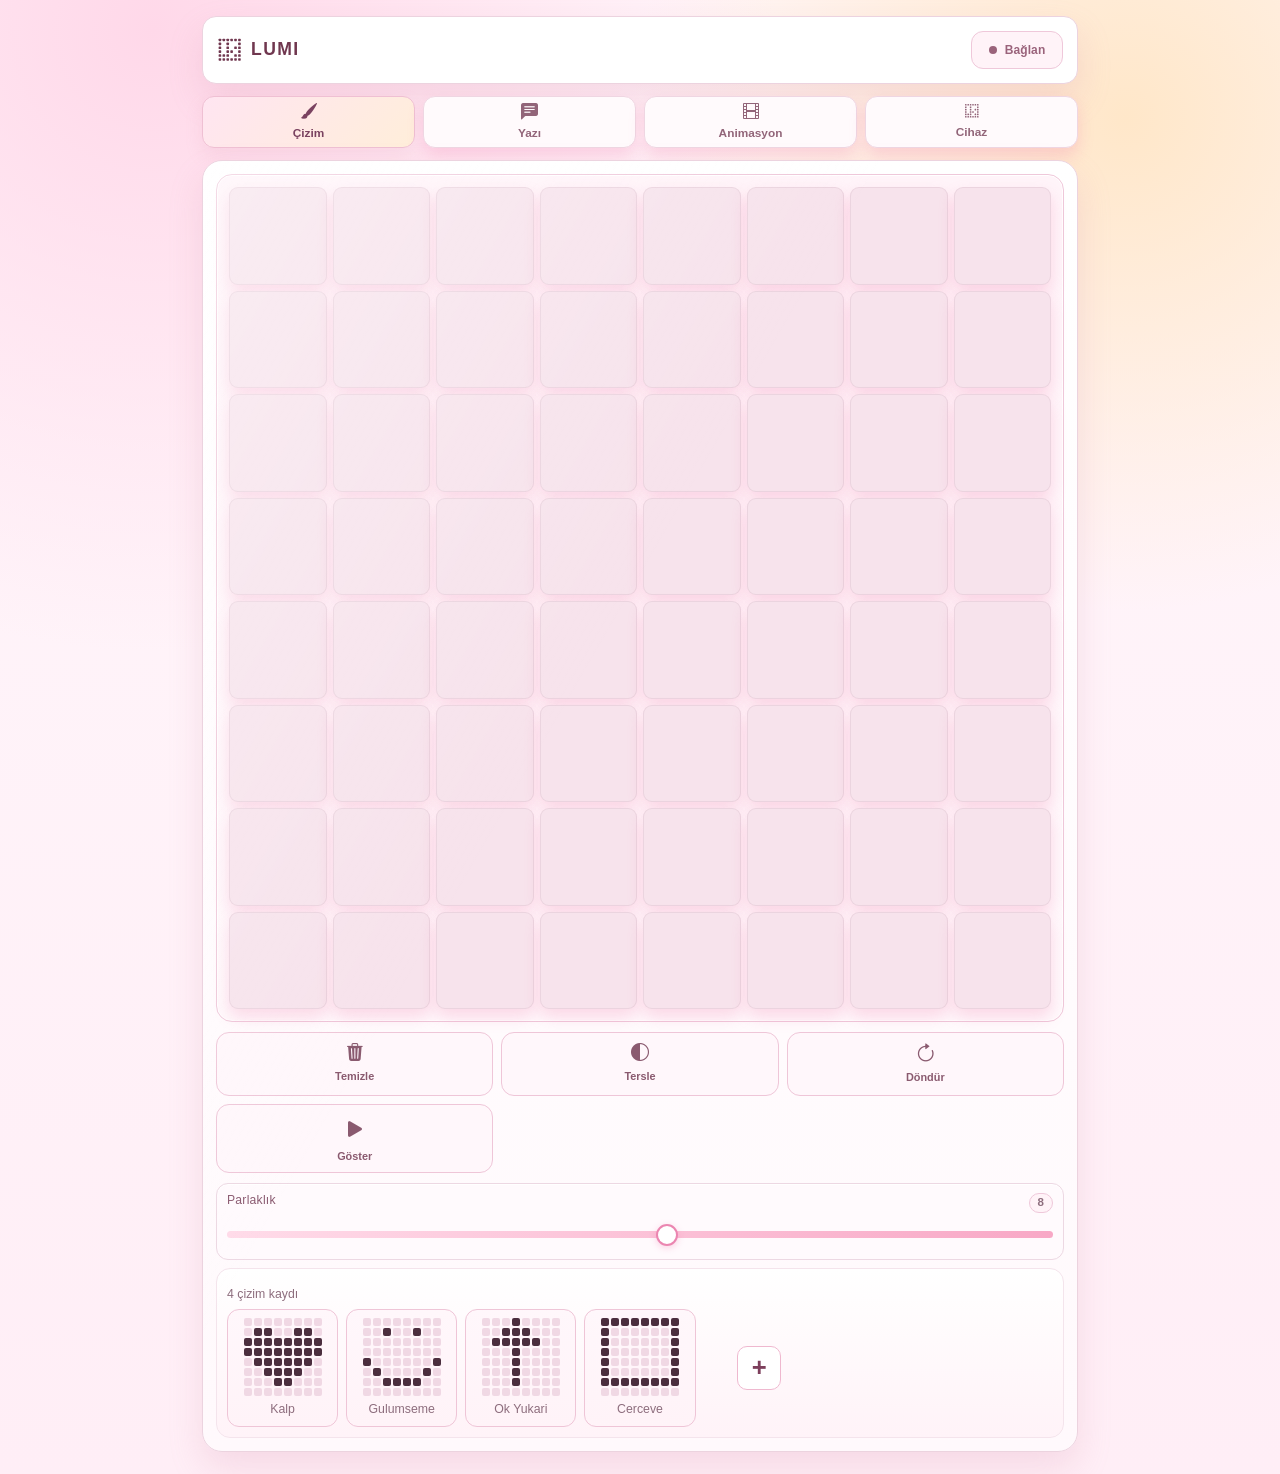
==== commit b759b568: "fix: remove unused fill grid button and add null check for event listener" ====
--- a/index.html
+++ b/index.html
@@ -70,10 +70,6 @@
             <i class="bi bi-trash3-fill" aria-hidden="true"></i>
             <span>Temizle</span>
           </button>
-          <button id="fillGridBtn" class="tool-btn">
-            <i class="bi bi-bucket-fill" aria-hidden="true"></i>
-            <span>Doldur</span>
-          </button>
           <button id="invertGridBtn" class="tool-btn">
             <i class="bi bi-circle-half" aria-hidden="true"></i>
             <span>Tersle</span>
@@ -244,10 +240,6 @@
         <button id="drawPresetClearBtn" class="tool-btn" type="button">
           <i class="bi bi-trash3-fill" aria-hidden="true"></i>
           <span>Temizle</span>
-        </button>
-        <button id="drawPresetFillBtn" class="tool-btn" type="button">
-          <i class="bi bi-bucket-fill" aria-hidden="true"></i>
-          <span>Doldur</span>
         </button>
         <button id="drawPresetInvertBtn" class="tool-btn" type="button">
           <i class="bi bi-circle-half" aria-hidden="true"></i>
@@ -335,10 +327,6 @@
           <i class="bi bi-trash3-fill" aria-hidden="true"></i>
           <span>Temizle</span>
         </button>
-        <button id="addFrameFillBtn" class="tool-btn" type="button">
-          <i class="bi bi-bucket-fill" aria-hidden="true"></i>
-          <span>Doldur</span>
-        </button>
         <button id="addFrameInvertBtn" class="tool-btn" type="button">
           <i class="bi bi-circle-half" aria-hidden="true"></i>
           <span>Tersle</span>
